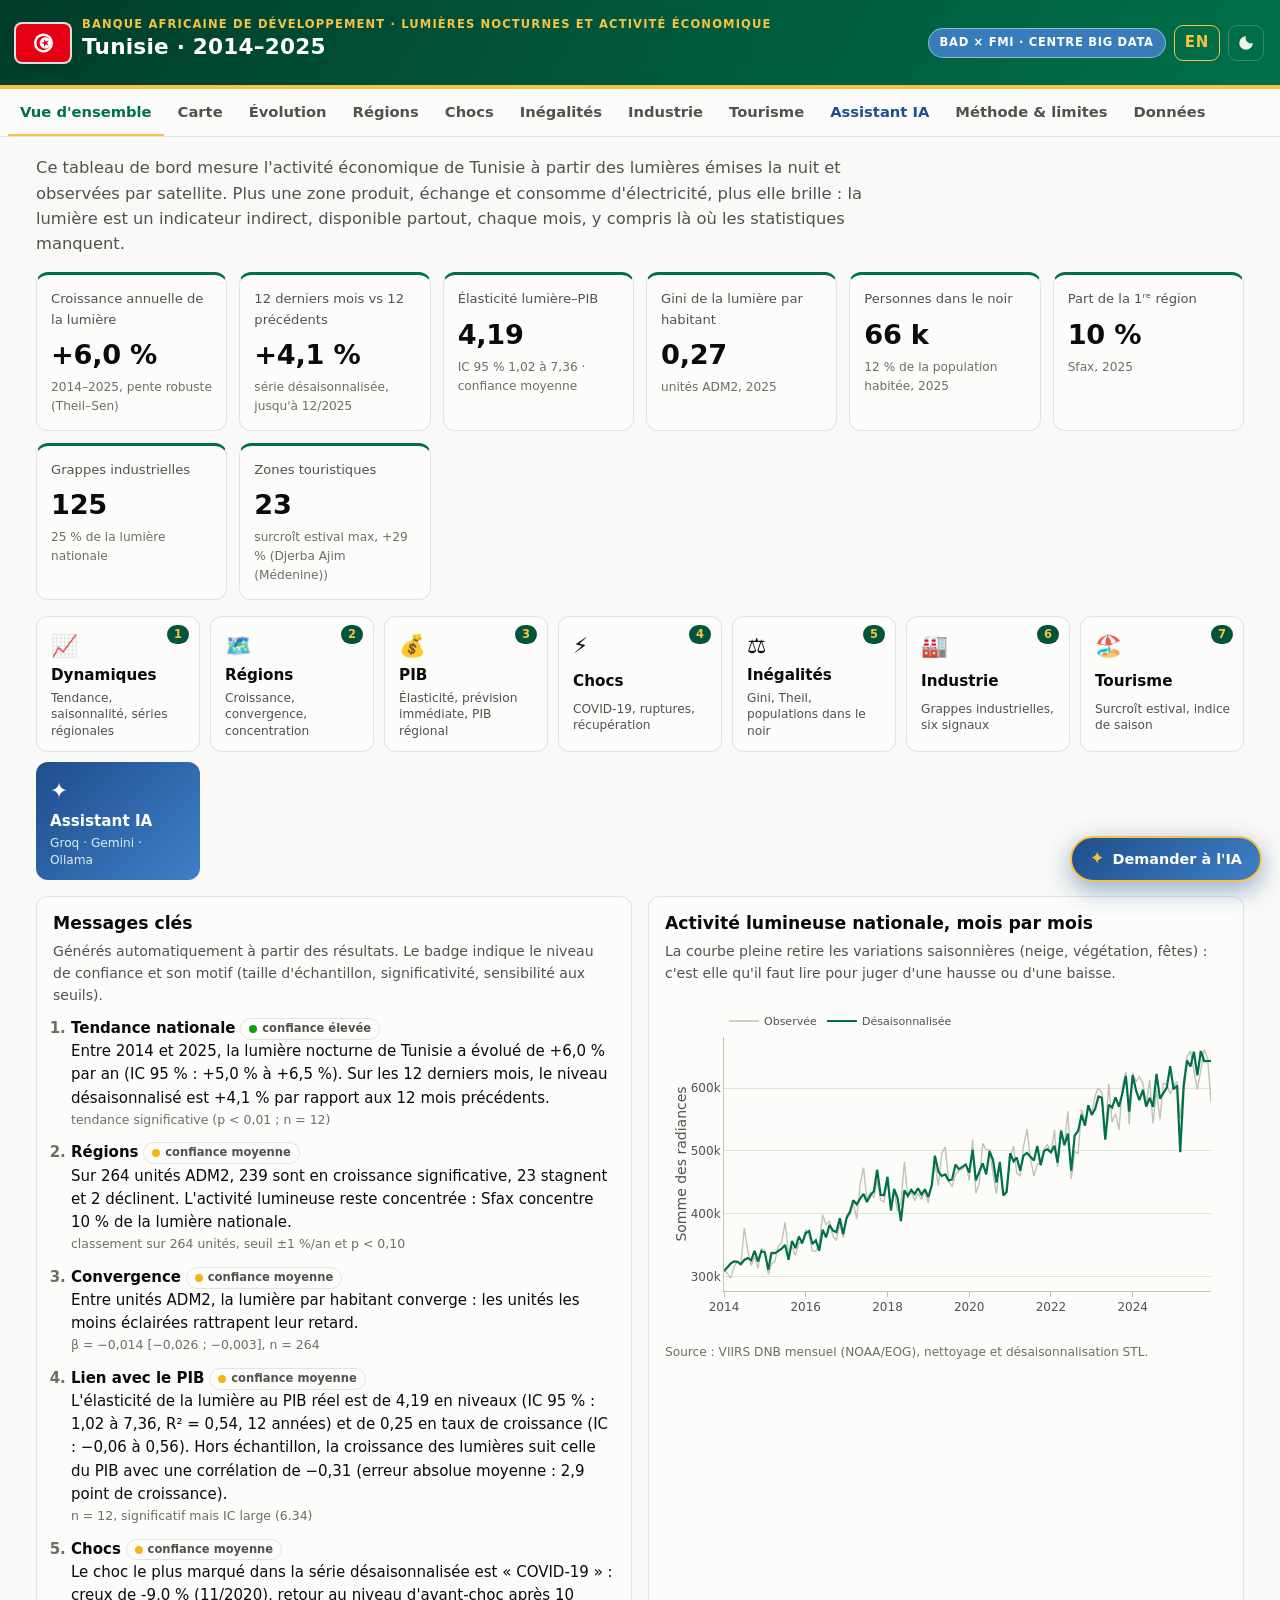
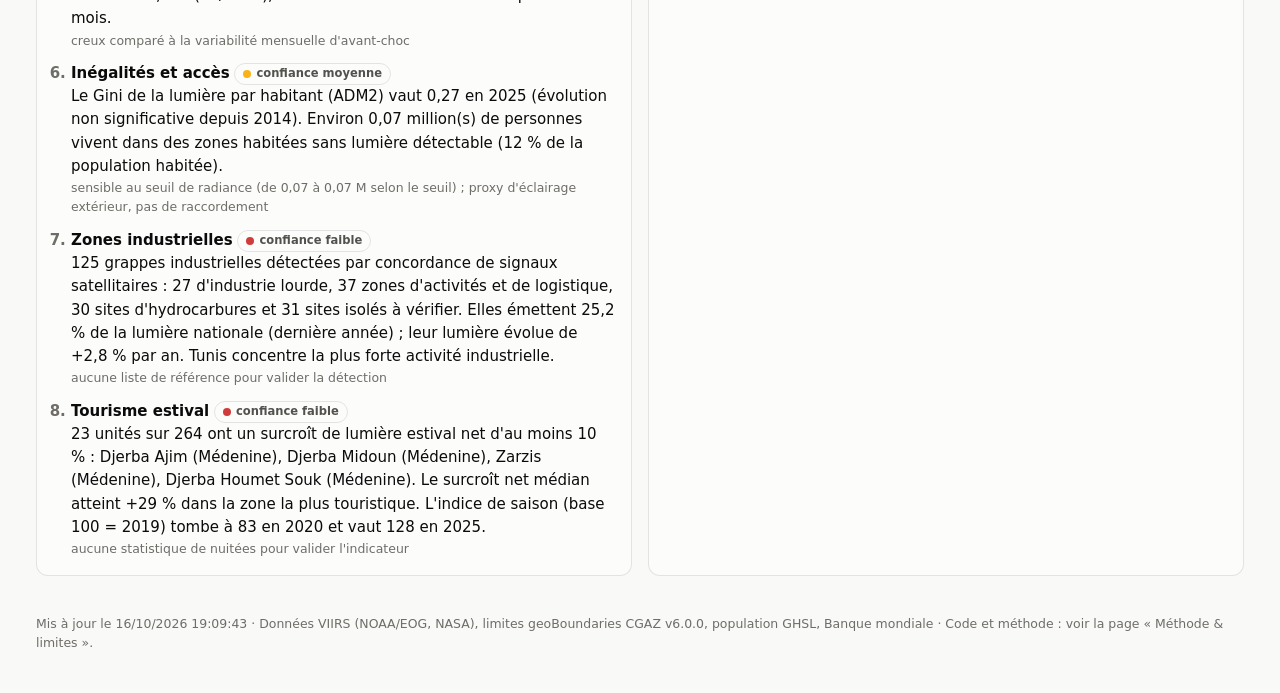
==== index.html @ 429ce49d "Update NTL dashboard — TUN 2014–2025 — run 2026-10-16 19:13 UTC" ====
<!DOCTYPE html>
<html lang="fr">
<head>
<meta charset="utf-8">
<meta name="viewport" content="width=device-width, initial-scale=1, viewport-fit=cover">
<title>Lumières nocturnes et activité économique</title>
<meta name="description" content="Tableau de bord : l'activité économique mesurée par les lumières nocturnes (VIIRS), aux niveaux national et régional.">
<link rel="icon" href="data:image/svg+xml,%3Csvg xmlns='http://www.w3.org/2000/svg' viewBox='0 0 32 32'%3E%3Crect width='32' height='32' rx='7' fill='%2300553A'/%3E%3Ccircle cx='11' cy='13' r='3' fill='%23f5c242'/%3E%3Ccircle cx='21' cy='19' r='2' fill='%23f5c242'/%3E%3Ccircle cx='19' cy='9' r='1.4' fill='%23fde7a6'/%3E%3C/svg%3E">
<link rel="stylesheet" href="assets/vendor/leaflet.css">
<link rel="stylesheet" href="assets/style.css">
<link rel="stylesheet" href="assets/ext.css">
<script>
  // apply the stored theme before first paint (no flash)
  try { const t = localStorage.getItem("ntl-theme"); if (t === "light" || t === "dark") document.documentElement.dataset.theme = t; } catch (e) {}
</script>
</head>
<body>
<a class="skip" href="#main">Aller au contenu</a>
<header class="topbar">
  <div class="brand">
    <img id="flag" class="flag" alt="Drapeau" hidden>
    <div>
      <div class="eyebrow">Banque africaine de développement · Lumières nocturnes et activité économique</div>
      <h1 id="country-title">Chargement…</h1>
    </div>
  </div>
  <div class="controls">
    <span class="cobrand">BAD × FMI · Centre Big Data</span>
    <a id="lang-switch" class="lang-btn" href="#" title="English version" hreflang="en">EN</a>
    <label class="sr" for="country-select">Pays</label>
    <select id="country-select" hidden></select>
    <button id="theme-toggle" class="icon-btn" type="button" aria-label="Changer de thème" title="Thème clair / sombre">
      <svg viewBox="0 0 24 24" width="18" height="18" aria-hidden="true"><path fill="currentColor" d="M12 3a9 9 0 1 0 9 9 7 7 0 0 1-9-9z"/></svg>
    </button>
  </div>
</header>
<div id="synthetic-banner" class="banner" hidden role="alert">
  ⚠️ Données <strong>synthétiques de test</strong> : ce tableau de bord sert à vérifier la chaîne de traitement.
  Aucun chiffre affiché n'est une statistique réelle.
</div>
<nav class="tabs" aria-label="Pages">
  <a href="#overview" data-page="overview">Vue d'ensemble</a>
  <a href="#map" data-page="map">Carte</a>
  <a href="#time" data-page="time">Évolution</a>
  <a href="#regions" data-page="regions">Régions</a>
  <a href="#shocks" data-page="shocks">Chocs</a>
  <a href="#inequality" data-page="inequality">Inégalités</a>
  <a href="#method" data-page="method">Méthode &amp; limites</a>
  <a href="#data" data-page="data">Données</a>
</nav>

<main id="main" class="wrap">
  <!-- ================================ OVERVIEW ================================ -->
  <section class="page" id="page-overview">
    <p class="lede" id="lede"></p>
    <div class="kpis" id="kpis"></div>
    <div class="grid two">
      <article class="card">
        <h2>Messages clés</h2>
        <p class="help">Générés automatiquement à partir des résultats. Le badge indique le niveau de confiance
          et son motif (taille d'échantillon, significativité, sensibilité aux seuils).</p>
        <ol class="messages" id="messages"></ol>
      </article>
      <article class="card">
        <h2>Activité lumineuse nationale, mois par mois</h2>
        <p class="help">La courbe pleine retire les variations saisonnières (neige, végétation, fêtes) : c'est elle qu'il faut lire
          pour juger d'une hausse ou d'une baisse.</p>
        <div class="chart" id="ov-series"></div>
        <p class="source">Source : VIIRS DNB mensuel (NOAA/EOG), nettoyage et désaisonnalisation STL.</p>
      </article>
    </div>
  </section>

  <!-- ================================ MAP ================================ -->
  <section class="page" id="page-map" hidden>
    <div class="card map-card">
      <div class="map-toolbar" role="group" aria-label="Options de carte">
        <div class="seg" id="map-mode">
          <button type="button" data-mode="choro" class="on">Indicateurs</button>
          <button type="button" data-mode="ntl">Lumières</button>
          <button type="button" data-mode="compare">Avant / après</button>
          <button type="button" data-mode="dark">Zones dans le noir</button>
        </div>
        <label class="ctl" data-for="choro">Niveau
          <select id="map-level"></select></label>
        <label class="ctl" data-for="choro">Indicateur
          <select id="map-indicator"></select></label>
        <label class="ctl" data-for="ntl">Année <span id="year-label" class="mono"></span>
          <input type="range" id="map-year" min="0" max="0" step="1"></label>
        <label class="ctl" data-for="compare">Gauche <select id="cmp-a"></select></label>
        <label class="ctl" data-for="compare">Droite <select id="cmp-b"></select></label>
      </div>
      <div class="map-wrap">
        <div id="map" class="map" role="region" aria-label="Carte interactive"></div>
        <div id="map-b" class="map map-b" hidden aria-hidden="true"></div>
        <div class="map-legend" id="map-legend"></div>
        <div class="map-fallback" id="map-fallback" hidden>La carte n'a pas pu être chargée (bibliothèque cartographique
          inaccessible). Les tableaux des autres pages restent disponibles.</div>
      </div>
      <p class="help" id="map-help"></p>
      <p class="source" id="map-source"></p>
    </div>
  </section>

  <!-- ================================ TIME ================================ -->
  <section class="page" id="page-time" hidden>
    <article class="card">
      <h2>Série nationale : observée, désaisonnalisée, tendance</h2>
      <p class="help">Les bandes grises signalent des événements connus ; les traits violets, des ruptures détectées
        statistiquement ; les points orange, des mois anormaux (écart d'au moins 5 % hors saison).</p>
      <div class="chart tall" id="t-series"></div>
      <p class="source">Source : VIIRS DNB mensuel (VCMSLCFG) ; STL robuste sur log(SoL) ; ruptures par segmentation linéaire.</p>
    </article>
    <div class="grid two">
      <article class="card">
        <h2>Croissance sur un an (même mois)</h2>
        <p class="help">Comparer un mois au même mois de l'année précédente neutralise la saisonnalité.</p>
        <div class="chart" id="t-yoy"></div>
        <p class="source">Source : VIIRS DNB mensuel ; calculs.</p>
      </article>
      <article class="card">
        <h2>Régions (ADM1), série désaisonnalisée</h2>
        <p class="help">Base 100 = moyenne de la première année : on compare des rythmes, pas des tailles.</p>
        <div class="chart" id="t-regions"></div>
        <p class="source">Source : VIIRS DNB mensuel ; STL par région.</p>
      </article>
    </div>
    <h2 class="section-title">Lumières et PIB</h2>
    <div class="grid two">
      <article class="card">
        <h3>Relation log(lumières) – log(PIB réel)</h3>
        <p class="help">La pente β est l'élasticité : +1 % de PIB s'accompagne en moyenne de +β % de lumière.</p>
        <div class="chart" id="g-scatter"></div>
        <div id="g-table"></div>
        <p class="source">Sources : VIIRS VNL V2 annuel ; Banque mondiale (NY.GDP.MKTP.KD) ; MCO, écarts-types HAC.</p>
      </article>
      <article class="card">
        <h3>Croissance du PIB : officielle et estimée par les lumières</h3>
        <p class="help">Estimation « hors échantillon » : chaque année est prédite sans l'utiliser. Le dernier point,
          s'il existe, estime une année que la statistique officielle ne couvre pas encore.</p>
        <div class="chart" id="g-track"></div>
        <p class="source">Sources : Banque mondiale ; VIIRS mensuel agrégé par année ; modèle en taux de croissance.</p>
      </article>
    </div>
  </section>

  <!-- ================================ REGIONS ================================ -->
  <section class="page" id="page-regions" hidden>
    <div class="toolbar">
      <div class="seg" id="reg-level"></div>
      <input type="search" id="reg-search" placeholder="Rechercher une unité…" aria-label="Rechercher une unité">
    </div>
    <div class="grid two">
      <article class="card">
        <h2>Qui croît, qui stagne, qui décline ?</h2>
        <p class="help">Croissance annuelle robuste (pente de Theil–Sen) avec son intervalle à 95 %. « Croissance » et
          « Déclin » exigent une tendance d'au moins ±1 %/an statistiquement significative.</p>
        <div class="chart tall" id="r-rank"></div>
        <p class="source">Source : VIIRS VNL V2 annuel, torchères masquées.</p>
      </article>
      <article class="card">
        <h2>Où se concentre l'activité ?</h2>
        <p class="help">Part de la lumière nationale émise par la première unité et par les 10 % d'unités les plus lumineuses.</p>
        <div class="chart" id="r-conc"></div>
        <h3>Convergence</h3>
        <p class="help">Chaque point est une unité : croissance de la lumière par habitant en fonction de son niveau initial.
          Une pente négative signifie que les moins éclairées rattrapent leur retard.</p>
        <div class="chart" id="r-beta"></div>
        <p class="source">Source : VIIRS VNL V2 ; population GHSL/WorldPop.</p>
      </article>
    </div>
    <article class="card flush">
      <div class="table-wrap"><table id="r-table" class="data"></table></div>
    </article>
  </section>

  <!-- ================================ SHOCKS ================================ -->
  <section class="page" id="page-shocks" hidden>
    <article class="card">
      <h2>Chocs : profondeur et durée de récupération</h2>
      <p class="help">Creux = écart maximal du niveau désaisonnalisé à sa moyenne des 12 mois précédant l'événement.
        Récupération = premier mois où ce niveau est retrouvé.</p>
      <div id="s-table"></div>
    </article>
    <div class="grid two">
      <article class="card">
        <h2>Données quotidiennes (Black Marble)</h2>
        <label class="ctl">Fenêtre <select id="s-window"></select></label>
        <div class="chart" id="s-daily"></div>
        <p class="source">Source : NASA Black Marble VNP46A2, pixels de qualité élevée sans nuage ni neige.</p>
      </article>
      <article class="card">
        <h2>Impact par région</h2>
        <label class="ctl">Événement <select id="s-event"></select></label>
        <div class="chart" id="s-regional"></div>
        <p class="source">Source : VIIRS DNB mensuel désaisonnalisé par région.</p>
      </article>
    </div>
    <article class="card">
      <h2>Ruptures détectées</h2>
      <p class="help">Une rupture sans événement connu à ±6 mois mérite une enquête : changement de capteur, panne,
        événement local non répertorié.</p>
      <div id="s-breaks"></div>
    </article>
  </section>

  <!-- ================================ INEQUALITY ================================ -->
  <section class="page" id="page-inequality" hidden>
    <div class="grid two">
      <article class="card">
        <h2>Courbe de Lorenz de la lumière</h2>
        <p class="help">Plus la courbe s'éloigne de la diagonale, plus la lumière (et l'activité qu'elle reflète) est
          concentrée sur une petite part de la population.</p>
        <div class="chart" id="i-lorenz"></div>
        <p class="source">Source : VIIRS VNL V2 ; population GHSL/WorldPop ; lumière par habitant des unités.</p>
      </article>
      <article class="card">
        <h2>Gini et Theil dans le temps</h2>
        <p class="help">Le Theil se décompose : part des inégalités <em>entre</em> régions et <em>à l'intérieur</em> des régions.</p>
        <div class="chart" id="i-gini"></div>
        <div class="chart short" id="i-theil"></div>
        <p class="source">Source : calculs sur VIIRS VNL V2 et population.</p>
      </article>
    </div>
    <h2 class="section-title">Les populations « dans le noir »</h2>
    <div class="grid two">
      <article class="card">
        <h3>Habitants de zones sans lumière détectable</h3>
        <p class="help">La zone ombrée montre la plage obtenue avec différents seuils de radiance : c'est la marge
          d'incertitude de l'indicateur.</p>
        <div class="chart" id="i-dark"></div>
        <p class="source">Sources : VIIRS VNL V2 ; GHSL/WorldPop ; Banque mondiale (EG.ELC.ACCS.ZS).</p>
      </article>
      <article class="card">
        <h3>Où sont-ils ?</h3>
        <div class="chart tall" id="i-dark-units"></div>
        <p class="source">Source : VIIRS VNL V2 ; GHSL/WorldPop.</p>
      </article>
    </div>
    <article class="card">
      <h3>Écart urbain / rural</h3>
      <p class="help">Lumière par habitant des zones urbaines divisée par celle des zones rurales (degré d'urbanisation GHSL).</p>
      <div class="chart short" id="i-urban"></div>
    </article>
  </section>

  <!-- ================================ METHOD ================================ -->
  <section class="page prose" id="page-method" hidden>
    <article class="card"><div id="method"></div></article>
  </section>

  <!-- ================================ DATA ================================ -->
  <section class="page" id="page-data" hidden>
    <article class="card">
      <h2>Télécharger les données</h2>
      <p class="help">Toutes les tables affichées sont téléchargeables. Licences : VIIRS et Black Marble (domaine public,
        attribution demandée), geoBoundaries et WorldPop (CC BY 4.0), GHSL (CC BY 4.0), Banque mondiale (CC BY 4.0).</p>
      <ul class="downloads" id="downloads"></ul>
    </article>
  </section>
</main>
<footer class="foot wrap">
  <p id="foot"></p>
</footer>

<script src="assets/vendor/leaflet.js"></script>
<script>window.L || document.write('<link rel="stylesheet" href="https://unpkg.com/leaflet@1.9.4/dist/leaflet.css"><script src="https://unpkg.com/leaflet@1.9.4/dist/leaflet.js"><\/script>')</script>
<script src="assets/vendor/plotly.min.js" charset="utf-8"></script>
<script>window.Plotly || document.write('<script src="https://cdn.jsdelivr.net/npm/plotly.js-dist-min@2.35.2/plotly.min.js" charset="utf-8"><\/script>')</script>
<script src="assets/ext.js"></script>
<script src="assets/app.js"></script>
</body>
</html>
---- assets/vendor/leaflet.css ----
/* required styles */

.leaflet-pane,
.leaflet-tile,
.leaflet-marker-icon,
.leaflet-marker-shadow,
.leaflet-tile-container,
.leaflet-pane > svg,
.leaflet-pane > canvas,
.leaflet-zoom-box,
.leaflet-image-layer,
.leaflet-layer {
	position: absolute;
	left: 0;
	top: 0;
	}
.leaflet-container {
	overflow: hidden;
	}
.leaflet-tile,
.leaflet-marker-icon,
.leaflet-marker-shadow {
	-webkit-user-select: none;
	   -moz-user-select: none;
	        user-select: none;
	  -webkit-user-drag: none;
	}
/* Prevents IE11 from highlighting tiles in blue */
.leaflet-tile::selection {
	background: transparent;
}
/* Safari renders non-retina tile on retina better with this, but Chrome is worse */
.leaflet-safari .leaflet-tile {
	image-rendering: -webkit-optimize-contrast;
	}
/* hack that prevents hw layers "stretching" when loading new tiles */
.leaflet-safari .leaflet-tile-container {
	width: 1600px;
	height: 1600px;
	-webkit-transform-origin: 0 0;
	}
.leaflet-marker-icon,
.leaflet-marker-shadow {
	display: block;
	}
/* .leaflet-container svg: reset svg max-width decleration shipped in Joomla! (joomla.org) 3.x */
/* .leaflet-container img: map is broken in FF if you have max-width: 100% on tiles */
.leaflet-container .leaflet-overlay-pane svg {
	max-width: none !important;
	max-height: none !important;
	}
.leaflet-container .leaflet-marker-pane img,
.leaflet-container .leaflet-shadow-pane img,
.leaflet-container .leaflet-tile-pane img,
.leaflet-container img.leaflet-image-layer,
.leaflet-container .leaflet-tile {
	max-width: none !important;
	max-height: none !important;
	width: auto;
	padding: 0;
	}

.leaflet-container img.leaflet-tile {
	/* See: https://bugs.chromium.org/p/chromium/issues/detail?id=600120 */
	mix-blend-mode: plus-lighter;
}

.leaflet-container.leaflet-touch-zoom {
	-ms-touch-action: pan-x pan-y;
	touch-action: pan-x pan-y;
	}
.leaflet-container.leaflet-touch-drag {
	-ms-touch-action: pinch-zoom;
	/* Fallback for FF which doesn't support pinch-zoom */
	touch-action: none;
	touch-action: pinch-zoom;
}
.leaflet-container.leaflet-touch-drag.leaflet-touch-zoom {
	-ms-touch-action: none;
	touch-action: none;
}
.leaflet-container {
	-webkit-tap-highlight-color: transparent;
}
.leaflet-container a {
	-webkit-tap-highlight-color: rgba(51, 181, 229, 0.4);
}
.leaflet-tile {
	filter: inherit;
	visibility: hidden;
	}
.leaflet-tile-loaded {
	visibility: inherit;
	}
.leaflet-zoom-box {
	width: 0;
	height: 0;
	-moz-box-sizing: border-box;
	     box-sizing: border-box;
	z-index: 800;
	}
/* workaround for https://bugzilla.mozilla.org/show_bug.cgi?id=888319 */
.leaflet-overlay-pane svg {
	-moz-user-select: none;
	}

.leaflet-pane         { z-index: 400; }

.leaflet-tile-pane    { z-index: 200; }
.leaflet-overlay-pane { z-index: 400; }
.leaflet-shadow-pane  { z-index: 500; }
.leaflet-marker-pane  { z-index: 600; }
.leaflet-tooltip-pane   { z-index: 650; }
.leaflet-popup-pane   { z-index: 700; }

.leaflet-map-pane canvas { z-index: 100; }
.leaflet-map-pane svg    { z-index: 200; }

.leaflet-vml-shape {
	width: 1px;
	height: 1px;
	}
.lvml {
	behavior: url(#default#VML);
	display: inline-block;
	position: absolute;
	}


/* control positioning */

.leaflet-control {
	position: relative;
	z-index: 800;
	pointer-events: visiblePainted; /* IE 9-10 doesn't have auto */
	pointer-events: auto;
	}
.leaflet-top,
.leaflet-bottom {
	position: absolute;
	z-index: 1000;
	pointer-events: none;
	}
.leaflet-top {
	top: 0;
	}
.leaflet-right {
	right: 0;
	}
.leaflet-bottom {
	bottom: 0;
	}
.leaflet-left {
	left: 0;
	}
.leaflet-control {
	float: left;
	clear: both;
	}
.leaflet-right .leaflet-control {
	float: right;
	}
.leaflet-top .leaflet-control {
	margin-top: 10px;
	}
.leaflet-bottom .leaflet-control {
	margin-bottom: 10px;
	}
.leaflet-left .leaflet-control {
	margin-left: 10px;
	}
.leaflet-right .leaflet-control {
	margin-right: 10px;
	}


/* zoom and fade animations */

.leaflet-fade-anim .leaflet-popup {
	opacity: 0;
	-webkit-transition: opacity 0.2s linear;
	   -moz-transition: opacity 0.2s linear;
	        transition: opacity 0.2s linear;
	}
.leaflet-fade-anim .leaflet-map-pane .leaflet-popup {
	opacity: 1;
	}
.leaflet-zoom-animated {
	-webkit-transform-origin: 0 0;
	    -ms-transform-origin: 0 0;
	        transform-origin: 0 0;
	}
svg.leaflet-zoom-animated {
	will-change: transform;
}

.leaflet-zoom-anim .leaflet-zoom-animated {
	-webkit-transition: -webkit-transform 0.25s cubic-bezier(0,0,0.25,1);
	   -moz-transition:    -moz-transform 0.25s cubic-bezier(0,0,0.25,1);
	        transition:         transform 0.25s cubic-bezier(0,0,0.25,1);
	}
.leaflet-zoom-anim .leaflet-tile,
.leaflet-pan-anim .leaflet-tile {
	-webkit-transition: none;
	   -moz-transition: none;
	        transition: none;
	}

.leaflet-zoom-anim .leaflet-zoom-hide {
	visibility: hidden;
	}


/* cursors */

.leaflet-interactive {
	cursor: pointer;
	}
.leaflet-grab {
	cursor: -webkit-grab;
	cursor:    -moz-grab;
	cursor:         grab;
	}
.leaflet-crosshair,
.leaflet-crosshair .leaflet-interactive {
	cursor: crosshair;
	}
.leaflet-popup-pane,
.leaflet-control {
	cursor: auto;
	}
.leaflet-dragging .leaflet-grab,
.leaflet-dragging .leaflet-grab .leaflet-interactive,
.leaflet-dragging .leaflet-marker-draggable {
	cursor: move;
	cursor: -webkit-grabbing;
	cursor:    -moz-grabbing;
	cursor:         grabbing;
	}

/* marker & overlays interactivity */
.leaflet-marker-icon,
.leaflet-marker-shadow,
.leaflet-image-layer,
.leaflet-pane > svg path,
.leaflet-tile-container {
	pointer-events: none;
	}

.leaflet-marker-icon.leaflet-interactive,
.leaflet-image-layer.leaflet-interactive,
.leaflet-pane > svg path.leaflet-interactive,
svg.leaflet-image-layer.leaflet-interactive path {
	pointer-events: visiblePainted; /* IE 9-10 doesn't have auto */
	pointer-events: auto;
	}

/* visual tweaks */

.leaflet-container {
	background: #ddd;
	outline-offset: 1px;
	}
.leaflet-container a {
	color: #0078A8;
	}
.leaflet-zoom-box {
	border: 2px dotted #38f;
	background: rgba(255,255,255,0.5);
	}


/* general typography */
.leaflet-container {
	font-family: "Helvetica Neue", Arial, Helvetica, sans-serif;
	font-size: 12px;
	font-size: 0.75rem;
	line-height: 1.5;
	}


/* general toolbar styles */

.leaflet-bar {
	box-shadow: 0 1px 5px rgba(0,0,0,0.65);
	border-radius: 4px;
	}
.leaflet-bar a {
	background-color: #fff;
	border-bottom: 1px solid #ccc;
	width: 26px;
	height: 26px;
	line-height: 26px;
	display: block;
	text-align: center;
	text-decoration: none;
	color: black;
	}
.leaflet-bar a,
.leaflet-control-layers-toggle {
	background-position: 50% 50%;
	background-repeat: no-repeat;
	display: block;
	}
.leaflet-bar a:hover,
.leaflet-bar a:focus {
	background-color: #f4f4f4;
	}
.leaflet-bar a:first-child {
	border-top-left-radius: 4px;
	border-top-right-radius: 4px;
	}
.leaflet-bar a:last-child {
	border-bottom-left-radius: 4px;
	border-bottom-right-radius: 4px;
	border-bottom: none;
	}
.leaflet-bar a.leaflet-disabled {
	cursor: default;
	background-color: #f4f4f4;
	color: #bbb;
	}

.leaflet-touch .leaflet-bar a {
	width: 30px;
	height: 30px;
	line-height: 30px;
	}
.leaflet-touch .leaflet-bar a:first-child {
	border-top-left-radius: 2px;
	border-top-right-radius: 2px;
	}
.leaflet-touch .leaflet-bar a:last-child {
	border-bottom-left-radius: 2px;
	border-bottom-right-radius: 2px;
	}

/* zoom control */

.leaflet-control-zoom-in,
.leaflet-control-zoom-out {
	font: bold 18px 'Lucida Console', Monaco, monospace;
	text-indent: 1px;
	}

.leaflet-touch .leaflet-control-zoom-in, .leaflet-touch .leaflet-control-zoom-out  {
	font-size: 22px;
	}


/* layers control */

.leaflet-control-layers {
	box-shadow: 0 1px 5px rgba(0,0,0,0.4);
	background: #fff;
	border-radius: 5px;
	}
.leaflet-control-layers-toggle {
	background-image: url(images/layers.png);
	width: 36px;
	height: 36px;
	}
.leaflet-retina .leaflet-control-layers-toggle {
	background-image: url(images/layers-2x.png);
	background-size: 26px 26px;
	}
.leaflet-touch .leaflet-control-layers-toggle {
	width: 44px;
	height: 44px;
	}
.leaflet-control-layers .leaflet-control-layers-list,
.leaflet-control-layers-expanded .leaflet-control-layers-toggle {
	display: none;
	}
.leaflet-control-layers-expanded .leaflet-control-layers-list {
	display: block;
	position: relative;
	}
.leaflet-control-layers-expanded {
	padding: 6px 10px 6px 6px;
	color: #333;
	background: #fff;
	}
.leaflet-control-layers-scrollbar {
	overflow-y: scroll;
	overflow-x: hidden;
	padding-right: 5px;
	}
.leaflet-control-layers-selector {
	margin-top: 2px;
	position: relative;
	top: 1px;
	}
.leaflet-control-layers label {
	display: block;
	font-size: 13px;
	font-size: 1.08333em;
	}
.leaflet-control-layers-separator {
	height: 0;
	border-top: 1px solid #ddd;
	margin: 5px -10px 5px -6px;
	}

/* Default icon URLs */
.leaflet-default-icon-path { /* used only in path-guessing heuristic, see L.Icon.Default */
	background-image: url(images/marker-icon.png);
	}


/* attribution and scale controls */

.leaflet-container .leaflet-control-attribution {
	background: #fff;
	background: rgba(255, 255, 255, 0.8);
	margin: 0;
	}
.leaflet-control-attribution,
.leaflet-control-scale-line {
	padding: 0 5px;
	color: #333;
	line-height: 1.4;
	}
.leaflet-control-attribution a {
	text-decoration: none;
	}
.leaflet-control-attribution a:hover,
.leaflet-control-attribution a:focus {
	text-decoration: underline;
	}
.leaflet-attribution-flag {
	display: inline !important;
	vertical-align: baseline !important;
	width: 1em;
	height: 0.6669em;
	}
.leaflet-left .leaflet-control-scale {
	margin-left: 5px;
	}
.leaflet-bottom .leaflet-control-scale {
	margin-bottom: 5px;
	}
.leaflet-control-scale-line {
	border: 2px solid #777;
	border-top: none;
	line-height: 1.1;
	padding: 2px 5px 1px;
	white-space: nowrap;
	-moz-box-sizing: border-box;
	     box-sizing: border-box;
	background: rgba(255, 255, 255, 0.8);
	text-shadow: 1px 1px #fff;
	}
.leaflet-control-scale-line:not(:first-child) {
	border-top: 2px solid #777;
	border-bottom: none;
	margin-top: -2px;
	}
.leaflet-control-scale-line:not(:first-child):not(:last-child) {
	border-bottom: 2px solid #777;
	}

.leaflet-touch .leaflet-control-attribution,
.leaflet-touch .leaflet-control-layers,
.leaflet-touch .leaflet-bar {
	box-shadow: none;
	}
.leaflet-touch .leaflet-control-layers,
.leaflet-touch .leaflet-bar {
	border: 2px solid rgba(0,0,0,0.2);
	background-clip: padding-box;
	}


/* popup */

.leaflet-popup {
	position: absolute;
	text-align: center;
	margin-bottom: 20px;
	}
.leaflet-popup-content-wrapper {
	padding: 1px;
	text-align: left;
	border-radius: 12px;
	}
.leaflet-popup-content {
	margin: 13px 24px 13px 20px;
	line-height: 1.3;
	font-size: 13px;
	font-size: 1.08333em;
	min-height: 1px;
	}
.leaflet-popup-content p {
	margin: 17px 0;
	margin: 1.3em 0;
	}
.leaflet-popup-tip-container {
	width: 40px;
	height: 20px;
	position: absolute;
	left: 50%;
	margin-top: -1px;
	margin-left: -20px;
	overflow: hidden;
	pointer-events: none;
	}
.leaflet-popup-tip {
	width: 17px;
	height: 17px;
	padding: 1px;

	margin: -10px auto 0;
	pointer-events: auto;

	-webkit-transform: rotate(45deg);
	   -moz-transform: rotate(45deg);
	    -ms-transform: rotate(45deg);
	        transform: rotate(45deg);
	}
.leaflet-popup-content-wrapper,
.leaflet-popup-tip {
	background: white;
	color: #333;
	box-shadow: 0 3px 14px rgba(0,0,0,0.4);
	}
.leaflet-container a.leaflet-popup-close-button {
	position: absolute;
	top: 0;
	right: 0;
	border: none;
	text-align: center;
	width: 24px;
	height: 24px;
	font: 16px/24px Tahoma, Verdana, sans-serif;
	color: #757575;
	text-decoration: none;
	background: transparent;
	}
.leaflet-container a.leaflet-popup-close-button:hover,
.leaflet-container a.leaflet-popup-close-button:focus {
	color: #585858;
	}
.leaflet-popup-scrolled {
	overflow: auto;
	}

.leaflet-oldie .leaflet-popup-content-wrapper {
	-ms-zoom: 1;
	}
.leaflet-oldie .leaflet-popup-tip {
	width: 24px;
	margin: 0 auto;

	-ms-filter: "progid:DXImageTransform.Microsoft.Matrix(M11=0.70710678, M12=0.70710678, M21=-0.70710678, M22=0.70710678)";
	filter: progid:DXImageTransform.Microsoft.Matrix(M11=0.70710678, M12=0.70710678, M21=-0.70710678, M22=0.70710678);
	}

.leaflet-oldie .leaflet-control-zoom,
.leaflet-oldie .leaflet-control-layers,
.leaflet-oldie .leaflet-popup-content-wrapper,
.leaflet-oldie .leaflet-popup-tip {
	border: 1px solid #999;
	}


/* div icon */

.leaflet-div-icon {
	background: #fff;
	border: 1px solid #666;
	}


/* Tooltip */
/* Base styles for the element that has a tooltip */
.leaflet-tooltip {
	position: absolute;
	padding: 6px;
	background-color: #fff;
	border: 1px solid #fff;
	border-radius: 3px;
	color: #222;
	white-space: nowrap;
	-webkit-user-select: none;
	-moz-user-select: none;
	-ms-user-select: none;
	user-select: none;
	pointer-events: none;
	box-shadow: 0 1px 3px rgba(0,0,0,0.4);
	}
.leaflet-tooltip.leaflet-interactive {
	cursor: pointer;
	pointer-events: auto;
	}
.leaflet-tooltip-top:before,
.leaflet-tooltip-bottom:before,
.leaflet-tooltip-left:before,
.leaflet-tooltip-right:before {
	position: absolute;
	pointer-events: none;
	border: 6px solid transparent;
	background: transparent;
	content: "";
	}

/* Directions */

.leaflet-tooltip-bottom {
	margin-top: 6px;
}
.leaflet-tooltip-top {
	margin-top: -6px;
}
.leaflet-tooltip-bottom:before,
.leaflet-tooltip-top:before {
	left: 50%;
	margin-left: -6px;
	}
.leaflet-tooltip-top:before {
	bottom: 0;
	margin-bottom: -12px;
	border-top-color: #fff;
	}
.leaflet-tooltip-bottom:before {
	top: 0;
	margin-top: -12px;
	margin-left: -6px;
	border-bottom-color: #fff;
	}
.leaflet-tooltip-left {
	margin-left: -6px;
}
.leaflet-tooltip-right {
	margin-left: 6px;
}
.leaflet-tooltip-left:before,
.leaflet-tooltip-right:before {
	top: 50%;
	margin-top: -6px;
	}
.leaflet-tooltip-left:before {
	right: 0;
	margin-right: -12px;
	border-left-color: #fff;
	}
.leaflet-tooltip-right:before {
	left: 0;
	margin-left: -12px;
	border-right-color: #fff;
	}

/* Printing */

@media print {
	/* Prevent printers from removing background-images of controls. */
	.leaflet-control {
		-webkit-print-color-adjust: exact;
		print-color-adjust: exact;
		}
	}
---- assets/style.css ----
/* Night-time lights dashboard — light & dark themes, responsive. */
:root {
  color-scheme: light;
  --page: #f9f9f7; --surface: #fcfcfb; --surface-2: #f2f1ed;
  --ink: #0b0b0b; --ink-2: #52514e; --muted: #6f6d68; --grid: #e1e0d9; --axis: #c3c2b7;
  --border: rgba(11, 11, 11, .10);
  --accent: #b47a00; --night: #0d1b2a; --gold: #f5c242;
  --s1: #2a78d6; --s2: #eb6834; --s3: #1baf7a; --s4: #eda100; --s5: #e87ba4; --s6: #008300; --s7: #6250d6; --s8: #e34948;
  --grow: #2a78d6; --flat: #a9a8a2; --decline: #e34948;
  --good: #0ca30c; --warn: #fab219; --crit: #d03b3b;
  --radius: 12px;
  --font: system-ui, -apple-system, "Segoe UI", Roboto, sans-serif;
}
@media (prefers-color-scheme: dark) {
  :root:where(:not([data-theme="light"])) {
    color-scheme: dark;
    --page: #0d0d0d; --surface: #1a1a19; --surface-2: #232321;
    --ink: #f0efec; --ink-2: #c3c2b7; --muted: #9a988f; --grid: #2c2c2a; --axis: #383835;
    --border: rgba(255, 255, 255, .10); --accent: #f5c242;
    --s1: #3987e5; --s2: #d95926; --s3: #199e70; --s4: #c98500; --s5: #d55181; --s6: #008300; --s7: #9085e9; --s8: #e66767;
    --grow: #3987e5; --flat: #77766f; --decline: #e66767;
  }
}
:root[data-theme="dark"] {
  color-scheme: dark;
  --page: #0d0d0d; --surface: #1a1a19; --surface-2: #232321;
  --ink: #f0efec; --ink-2: #c3c2b7; --muted: #9a988f; --grid: #2c2c2a; --axis: #383835;
  --border: rgba(255, 255, 255, .10); --accent: #f5c242;
  --s1: #3987e5; --s2: #d95926; --s3: #199e70; --s4: #c98500; --s5: #d55181; --s6: #008300; --s7: #9085e9; --s8: #e66767;
  --grow: #3987e5; --flat: #77766f; --decline: #e66767;
}

* { box-sizing: border-box; }
[hidden] { display: none !important; }
html { -webkit-text-size-adjust: 100%; }
body { margin: 0; background: var(--page); color: var(--ink); font: 15px/1.55 var(--font); }
h1, h2, h3 { line-height: 1.25; margin: 0 0 .4em; }
h1 { font-size: 1.35rem; }
h2 { font-size: 1.08rem; }
h3 { font-size: .98rem; }
a { color: var(--s1); }
.sr, .skip:not(:focus) { position: absolute; width: 1px; height: 1px; overflow: hidden; clip: rect(0 0 0 0); }
.skip:focus { position: fixed; top: 8px; left: 8px; z-index: 100; background: var(--surface); padding: 8px 12px; }
.mono { font-variant-numeric: tabular-nums; }

/* ---- header ---------------------------------------------------------------------------- */
.topbar { display: flex; align-items: center; justify-content: space-between; gap: 12px; padding: 14px 16px;
  padding-top: max(14px, env(safe-area-inset-top)); background: var(--night); color: #f4f1e8; }
.brand { display: flex; align-items: center; gap: 12px; min-width: 0; }
.brand > div { min-width: 0; }
.brand h1 { color: #fff; white-space: nowrap; overflow: hidden; text-overflow: ellipsis; }
.logo { flex: none; width: 36px; height: 36px; border-radius: 9px; background:
  radial-gradient(circle at 34% 40%, var(--gold) 0 4px, transparent 5px),
  radial-gradient(circle at 66% 62%, var(--gold) 0 3px, transparent 4px),
  radial-gradient(circle at 60% 26%, #fde7a6 0 2px, transparent 3px), #13263b; }
.eyebrow { font-size: .72rem; letter-spacing: .08em; text-transform: uppercase; color: #c9b98a; }
.controls { display: flex; gap: 8px; align-items: center; }
.controls select { background: #13263b; color: #fff; border: 1px solid rgba(255,255,255,.2); border-radius: 8px; padding: 6px 8px; }
.icon-btn { display: grid; place-items: center; width: 36px; height: 36px; border-radius: 9px; border: 1px solid rgba(255,255,255,.2);
  background: transparent; color: #f4f1e8; cursor: pointer; }
.icon-btn:hover { background: rgba(255,255,255,.08); }
.banner { background: #fff4d6; color: #5b4300; border-bottom: 1px solid #f0d58a; padding: 10px 16px; font-size: .9rem; }
@media (prefers-color-scheme: dark) { :root:where(:not([data-theme="light"])) .banner { background: #3a2f12; color: #f8e3a6; border-color: #5b4a1b; } }
:root[data-theme="dark"] .banner { background: #3a2f12; color: #f8e3a6; border-color: #5b4a1b; }

/* ---- tabs ------------------------------------------------------------------------------ */
.tabs { position: sticky; top: 0; z-index: 20; display: flex; gap: 2px; overflow-x: auto; scrollbar-width: none;
  background: var(--surface); border-bottom: 1px solid var(--border); padding: 0 8px; }
.tabs::-webkit-scrollbar { display: none; }
.tabs a { flex: none; padding: 12px 12px 10px; color: var(--ink-2); text-decoration: none; font-weight: 550;
  font-size: .92rem; border-bottom: 2px solid transparent; }
.tabs a:hover { color: var(--ink); }
.tabs a[aria-current="page"] { color: var(--ink); border-bottom-color: var(--accent); }

/* ---- layout ---------------------------------------------------------------------------- */
.wrap { max-width: 1240px; margin: 0 auto; padding: 18px 16px 8px; }
.page { display: grid; gap: 16px; }
.grid { display: grid; gap: 16px; }
.grid.two { grid-template-columns: repeat(auto-fit, minmax(min(100%, 460px), 1fr)); }
.card { background: var(--surface); border: 1px solid var(--border); border-radius: var(--radius); padding: 16px; min-width: 0; }
.card.flush { padding: 0; overflow: hidden; }
.section-title { margin: 10px 0 -4px; font-size: 1.15rem; }
.lede { font-size: 1.02rem; color: var(--ink-2); margin: 0; max-width: 80ch; }
.help { color: var(--ink-2); font-size: .88rem; margin: 0 0 10px; max-width: 75ch; }
.source { color: var(--muted); font-size: .76rem; margin: 8px 0 0; }
.chart { width: 100%; height: 340px; }
.chart.tall { height: 480px; }
.chart.short { height: 240px; }
.toolbar { display: flex; flex-wrap: wrap; gap: 10px; align-items: center; }
.toolbar input[type="search"] { flex: 1 1 220px; max-width: 360px; }
input[type="search"], select { font: inherit; color: var(--ink); background: var(--surface); border: 1px solid var(--border);
  border-radius: 8px; padding: 7px 10px; }
.ctl { display: inline-flex; align-items: center; gap: 6px; font-size: .86rem; color: var(--ink-2); margin: 0 0 8px; }
.seg { display: inline-flex; border: 1px solid var(--border); border-radius: 9px; overflow: hidden; background: var(--surface); }
.seg button { font: inherit; font-size: .86rem; border: 0; background: transparent; color: var(--ink-2); padding: 7px 12px; cursor: pointer; }
.seg button + button { border-left: 1px solid var(--border); }
.seg button.on { background: var(--ink); color: var(--surface); }

/* ---- KPIs & messages -------------------------------------------------------------------- */
.kpis { display: grid; gap: 12px; grid-template-columns: repeat(auto-fit, minmax(min(100%, 180px), 1fr)); }
.kpi { background: var(--surface); border: 1px solid var(--border); border-radius: var(--radius); padding: 14px; }
.kpi .label { color: var(--ink-2); font-size: .82rem; }
.kpi .value { font-size: 1.7rem; font-weight: 650; letter-spacing: -.01em; margin: 4px 0 2px; }
.kpi .sub { color: var(--muted); font-size: .76rem; }
.messages { margin: 0; padding-left: 1.2em; display: grid; gap: 12px; }
.messages li::marker { color: var(--muted); font-weight: 600; }
.messages .theme { font-weight: 650; }
.badge { display: inline-flex; align-items: center; gap: 5px; font-size: .72rem; font-weight: 600; padding: 1px 8px;
  border-radius: 99px; border: 1px solid var(--border); color: var(--ink-2); white-space: nowrap; }
.badge::before { content: ""; width: 8px; height: 8px; border-radius: 50%; background: currentColor; }
.badge.élevée::before { background: var(--good); }
.badge.moyenne::before { background: var(--warn); }
.badge.faible::before { background: var(--crit); }
.why { color: var(--muted); font-size: .78rem; }

/* ---- map --------------------------------------------------------------------------------- */
.map-card { padding: 12px; }
.map-toolbar { display: flex; flex-wrap: wrap; gap: 10px 16px; align-items: center; margin-bottom: 10px; }
.map-toolbar .ctl { margin: 0; }
.map-toolbar input[type="range"] { width: min(220px, 50vw); accent-color: var(--accent); }
.map-wrap { position: relative; height: min(68vh, 640px); min-height: 360px; border-radius: 10px; overflow: hidden; background: var(--surface-2); }
.map-wrap > .map { position: absolute !important; inset: 0; width: 100%; height: 100%; }
.map-b { pointer-events: none; }
.swipe { position: absolute; left: 0; right: 0; bottom: 40px; width: 60%; margin: 0 20%; z-index: 5; accent-color: var(--accent); }
.map-legend { position: absolute; left: 10px; bottom: 10px; z-index: 6; background: var(--surface); color: var(--ink);
  border: 1px solid var(--border); border-radius: 8px; padding: 8px 10px; font-size: .78rem; max-width: 260px; }
.map-legend .ramp { height: 10px; border-radius: 3px; margin: 6px 0 2px; }
.map-legend .ticks { display: flex; justify-content: space-between; color: var(--ink-2); font-variant-numeric: tabular-nums; }
.map-legend .sw { display: inline-block; width: 11px; height: 11px; border-radius: 3px; margin-right: 6px; vertical-align: -1px; }
.map-fallback { position: absolute; inset: 0; display: grid; place-items: center; padding: 24px; text-align: center; color: var(--ink-2); }
.maplibregl-popup-content { background: var(--surface) !important; color: var(--ink); border-radius: 8px; font: 13px/1.45 var(--font); }
.maplibregl-popup-tip { border-top-color: var(--surface) !important; border-bottom-color: var(--surface) !important; }
.maplibregl-ctrl-attrib { font-size: 10px; }

/* ---- tables --------------------------------------------------------------------------- */
.table-wrap { overflow-x: auto; }
table.data { width: 100%; border-collapse: collapse; font-size: .86rem; }
table.data th, table.data td { padding: 8px 10px; border-bottom: 1px solid var(--grid); text-align: right; white-space: nowrap; }
table.data th:first-child, table.data td:first-child { text-align: left; white-space: normal; min-width: 160px; }
table.data th { position: sticky; top: 0; background: var(--surface-2); color: var(--ink-2); font-weight: 600; cursor: pointer; user-select: none; }
table.data th[aria-sort="ascending"]::after { content: " ▲"; font-size: .7em; }
table.data th[aria-sort="descending"]::after { content: " ▼"; font-size: .7em; }
table.data td { font-variant-numeric: tabular-nums; }
table.data tr:hover td { background: var(--surface-2); }
.pill { display: inline-block; padding: 1px 8px; border-radius: 99px; font-size: .76rem; font-weight: 600; color: #fff; }

/* ---- prose / downloads -------------------------------------------------------------- */
.prose .card { max-width: 900px; }
.prose h2 { margin-top: 1.2em; }
.prose h2:first-child { margin-top: 0; }
.prose li { margin: .25em 0; }
.prose code { font-size: .86em; background: var(--surface-2); padding: 1px 5px; border-radius: 4px; }
.prose table { border-collapse: collapse; font-size: .86rem; width: 100%; }
.prose td, .prose th { border-bottom: 1px solid var(--grid); padding: 6px 8px; text-align: left; vertical-align: top; }
.downloads { list-style: none; padding: 0; margin: 0; display: grid; gap: 8px; }
.downloads li { display: flex; justify-content: space-between; gap: 12px; align-items: baseline; border-bottom: 1px solid var(--grid); padding: 8px 0; }
.downloads span { color: var(--ink-2); font-size: .86rem; }
.foot { color: var(--muted); font-size: .78rem; padding-bottom: 28px; }

@media (max-width: 640px) {
  .wrap { padding: 12px 12px 4px; }
  .card { padding: 12px; }
  .kpi .value { font-size: 1.4rem; }
  .chart { height: 300px; }
  .chart.tall { height: 420px; }
  .eyebrow { display: none; }
  .swipe { width: 80%; margin: 0 10%; }
}
@media (forced-colors: active) { .badge::before { forced-color-adjust: none; } }

/* ---- Leaflet map (replaces MapLibre) */
.map-wrap .leaflet-container { background: var(--surface-2); font: inherit; }
.map-legend { z-index: 1001; }
.map-fallback { z-index: 1002; background: var(--surface-2); }
.map-wrap.split > .map { width: calc(50% - 3px); }
.map-wrap.split > #map-b { left: auto; right: 0; pointer-events: auto; }
.map-wrap.split::after { content: ""; position: absolute; top: 0; bottom: 0; left: calc(50% - 3px); width: 6px; background: var(--surface); z-index: 900; }
.leaflet-popup-content table { border-collapse: collapse; font-size: 13px; }
.leaflet-tooltip { font: 600 12px/1.3 inherit; }

/* ==== AfDB visual identity (green / gold), co-branded with the IMF Big Data Center ======== */
:root { --afdb: #00704A; --afdb-dark: #00553A; --afdb-light: #00A86A; --afdb-gold: #F5C242; --imf: #3F7FC7;
  --night: #00553A; --accent: #00704A; --s1: #00704A; --s3: #3F7FC7; }
:root[data-theme="dark"] { --accent: #F5C242; --s1: #00A86A; }
@media (prefers-color-scheme: dark) { :root:where(:not([data-theme="light"])) { --accent: #F5C242; --s1: #00A86A; } }
body { --font: "Segoe UI", Calibri, system-ui, -apple-system, Roboto, sans-serif; font-family: var(--font); }
.topbar { background: linear-gradient(120deg, #003d2a 0%, var(--afdb-dark) 45%, var(--afdb) 100%);
  border-bottom: 4px solid var(--afdb-gold); padding-top: 16px; padding-bottom: 16px; }
.eyebrow { color: var(--afdb-gold); font-weight: 700; letter-spacing: .1em; }
.brand h1 { font-weight: 800; letter-spacing: .01em; }
.flag { flex: none; width: 54px; height: 38px; object-fit: cover; border-radius: 6px;
  box-shadow: 0 0 0 2px rgba(255,255,255,.85), 0 2px 8px rgba(0,0,0,.35); background: #fff; }
.cobrand { display: inline-flex; align-items: center; gap: 6px; padding: 5px 11px; border-radius: 999px; font-size: .72rem;
  font-weight: 700; letter-spacing: .06em; text-transform: uppercase; color: #fff; background: rgba(63,127,199,.9);
  border: 1px solid rgba(255,255,255,.45); white-space: nowrap; }
.lang-btn { display: grid; place-items: center; min-width: 44px; height: 36px; padding: 0 10px; border-radius: 9px;
  border: 1px solid var(--afdb-gold); color: var(--afdb-gold); font-weight: 800; text-decoration: none; letter-spacing: .05em; }
.lang-btn:hover { background: var(--afdb-gold); color: var(--afdb-dark); }
.controls select { background: #003d2a; }
.tabs a[aria-current="page"] { color: var(--afdb); border-bottom-color: var(--afdb-gold) !important; font-weight: 700; }
:root[data-theme="dark"] .tabs a[aria-current="page"] { color: var(--afdb-gold); }
.kpi, .kpis > * { border-top: 3px solid var(--afdb); }
.seg button.on { background: var(--afdb) !important; color: #fff !important; border-color: var(--afdb) !important; }
a { color: var(--s1); }
@media (max-width: 760px) { .cobrand { display: none; } .flag { width: 42px; height: 30px; } }
---- assets/ext.css ----
/* Extension pages: use-case strip, Industry, Tourism, AI assistant. Uses the tokens of style.css. */
:root { --t1: #00704A; --t2: #3F7FC7; --t3: #eda100; --t4: #e87ba4; }
:root[data-theme="dark"] { --t1: #199e70; --t2: #3987e5; --t3: #c98500; --t4: #d55181; }
@media (prefers-color-scheme: dark) { :root:where(:not([data-theme="light"])) { --t1: #199e70; --t2: #3987e5; --t3: #c98500; --t4: #d55181; } }
.badge.high::before, .badge.élevée::before { background: var(--good); }
.badge.medium::before, .badge.moyenne::before { background: var(--warn); }
.badge.low::before, .badge.faible::before { background: var(--crit); }

/* ---- the seven use cases (overview) */
.uc-strip { display: grid; gap: 10px; grid-template-columns: repeat(auto-fit, minmax(min(100%, 150px), 1fr)); }
.uc { position: relative; display: grid; gap: 2px; padding: 12px 12px 12px 14px; border-radius: var(--radius); text-decoration: none;
  color: var(--ink); background: var(--surface); border: 1px solid var(--border); transition: transform .15s, box-shadow .15s, border-color .15s; }
.uc:hover { transform: translateY(-2px); box-shadow: 0 6px 18px rgba(0, 85, 58, .14); border-color: var(--afdb-light); }
.uc b { font-size: .95rem; }
.uc small { color: var(--ink-2); font-size: .76rem; line-height: 1.35; }
.uc-ic { font-size: 1.35rem; }
.uc-n { position: absolute; top: 8px; right: 10px; font: 800 .72rem/1 var(--font); color: var(--afdb-gold); background: var(--afdb-dark);
  border-radius: 999px; padding: 4px 7px; }
.uc-ai { background: linear-gradient(135deg, #1F4E8C, #3F7FC7); color: #fff; border: 0; }
.uc-ai small { color: #DCE9F8; }

/* ---- hero banners */
.hero { display: flex; gap: 18px; align-items: center; justify-content: space-between; padding: 22px 24px; border-radius: 16px; color: #fff;
  background: linear-gradient(135deg, #003d2a 0%, var(--afdb-dark) 45%, var(--afdb) 100%); border-bottom: 4px solid var(--afdb-gold);
  box-shadow: 0 4px 18px rgba(0, 85, 58, .18); }
.hero h2 { font-size: 1.45rem; margin: 4px 0 6px; color: #fff; }
.hero p { margin: 0; max-width: 78ch; color: #E6F6EE; }
.hero-eyebrow { font: 700 .72rem/1 var(--font); letter-spacing: .14em; color: var(--afdb-gold); }
.hero-tou { background: linear-gradient(135deg, #0b3d5c 0%, #1F4E8C 50%, #3F7FC7 100%); }
.hero-ai { background: radial-gradient(120% 140% at 100% 0%, #3F7FC7 0%, #1F4E8C 35%, #00553A 100%); }
.chips { display: flex; flex-wrap: wrap; gap: 6px; max-width: 420px; justify-content: flex-end; }
.chip { display: inline-flex; align-items: center; gap: 4px; padding: 4px 10px; border-radius: 999px; font-size: .78rem; font-weight: 600;
  background: rgba(255, 255, 255, .14); border: 1px solid rgba(255, 255, 255, .35); color: #fff; }
.ai-orb { flex: none; width: 92px; height: 92px; border-radius: 50%; background:
  radial-gradient(circle at 35% 35%, #fff8 0 8%, transparent 9%), radial-gradient(circle at 50% 50%, var(--afdb-gold) 0 22%, #F5C24255 40%, transparent 62%);
  animation: orb 4s ease-in-out infinite; }
@keyframes orb { 50% { transform: scale(1.08); filter: brightness(1.15); } }
@media (prefers-reduced-motion: reduce) { .ai-orb { animation: none; } .uc { transition: none; } }

/* ---- industry / tourism */
.map-wrap.small { height: 520px; }
.map-wrap.small .map { position: absolute; inset: 0; }
.sigrow { display: grid; grid-template-columns: 150px 1fr 38px; gap: 6px; align-items: center; font-size: 12px; margin: 3px 0; }
.sigrow b { display: block; height: 8px; border-radius: 4px; min-width: 2px; }
.sigrow em { font-style: normal; color: var(--ink-2); text-align: right; font-variant-numeric: tabular-nums; }
.valgrid { display: grid; grid-template-columns: repeat(4, 1fr); gap: 8px; margin: 6px 0 10px; }
.valgrid div { background: var(--surface-2); border-radius: 10px; padding: 10px; text-align: center; }
.valgrid b { display: block; font-size: 1.35rem; color: var(--afdb); }
:root[data-theme="dark"] .valgrid b { color: var(--afdb-gold); }
.valgrid span { color: var(--ink-2); font-size: .76rem; text-transform: uppercase; letter-spacing: .06em; }

/* ---- assistant */
.ai-grid { display: grid; gap: 16px; grid-template-columns: minmax(0, 300px) minmax(0, 1fr); align-items: start; }
@media (max-width: 860px) { .ai-grid { grid-template-columns: 1fr; } .hero { flex-direction: column; align-items: flex-start; } .chips { justify-content: flex-start; } }
.ai-settings { position: sticky; top: 56px; display: grid; gap: 10px; }
.fld { display: grid; gap: 4px; font-size: .84rem; color: var(--ink-2); font-weight: 600; }
.fld input, .fld select, .ai-form textarea { font: inherit; font-weight: 400; color: var(--ink); background: var(--surface-2); border: 1px solid var(--border);
  border-radius: 9px; padding: 8px 10px; }
.fld input:focus, .fld select:focus, .ai-form textarea:focus { outline: 2px solid var(--afdb-light); outline-offset: 1px; }
.chk { display: flex; gap: 8px; align-items: center; font-size: .84rem; color: var(--ink-2); }
.help.small { font-size: .78rem; margin: 0; }
.btn { font: 700 .88rem/1 var(--font); border: 0; border-radius: 10px; padding: 10px 16px; cursor: pointer; color: #fff;
  background: linear-gradient(135deg, var(--afdb-dark), var(--afdb)); }
.btn:hover { filter: brightness(1.1); }
.btn.ghost { background: transparent; color: var(--ink); border: 1px solid var(--border); }
.ai-chat { display: grid; grid-template-rows: minmax(360px, 58vh) auto auto; gap: 10px; padding: 0; overflow: hidden; }
.ai-log { overflow-y: auto; padding: 16px; background: linear-gradient(180deg, var(--surface-2), var(--surface)); }
.ai-sugg { display: flex; flex-wrap: wrap; gap: 6px; padding: 0 16px; }
.btnchip { cursor: pointer; background: var(--surface-2); color: var(--ink); border: 1px solid var(--border); font: 600 .8rem/1.2 var(--font); padding: 6px 11px; text-align: left; }
.btnchip:hover { border-color: var(--afdb-light); color: var(--afdb); }
.ai-form { display: grid; gap: 8px; padding: 0 16px 16px; }
.ai-form textarea { resize: vertical; min-height: 52px; }
.ai-actions { display: flex; justify-content: flex-end; gap: 8px; }
.msg { display: flex; gap: 10px; margin: 10px 0; }
.msg.u { justify-content: flex-end; }
.msg .bub { max-width: min(78ch, 86%); padding: 10px 14px; border-radius: 14px; line-height: 1.55; font-size: .93rem; }
.msg .bub p { margin: .3em 0; }
.msg .bub ul { margin: .3em 0; padding-left: 1.2em; }
.msg.u .bub { background: #1F4E8C; color: #fff; border-bottom-right-radius: 4px; }
.msg.a .bub { background: var(--surface); border: 1px solid var(--border); border-bottom-left-radius: 4px; box-shadow: 0 1px 3px rgba(0, 0, 0, .05); }
.msg .av { flex: none; width: 32px; height: 32px; border-radius: 50%; display: grid; place-items: center; font: 800 .72rem/1 var(--font);
  color: var(--afdb-gold); background: var(--afdb-dark); }
.msg .meta { margin-top: 6px; color: var(--muted); font-size: .74rem; }
.msg details { margin-top: 6px; font-size: .8rem; color: var(--ink-2); }
.cite { display: inline-block; padding: 0 5px; margin: 0 1px; border-radius: 6px; font: 700 .72rem/1.5 var(--font); text-decoration: none;
  color: var(--afdb-dark); background: #E8F5EF; border: 1px solid #00A86A55; vertical-align: 1px; }
:root[data-theme="dark"] .cite { color: #c9f0dd; background: #0e3b2a; }
.warnbox { background: #fff4d6; color: #5b4300; border-radius: 8px; padding: 6px 10px; font-size: .82rem; margin: 4px 0; }
:root[data-theme="dark"] .warnbox { background: #3a2f12; color: #f8e3a6; }
.dots::after { content: " …"; animation: blink 1.2s infinite; }
@keyframes blink { 50% { opacity: .2; } }
.ai-fab { position: fixed; right: 18px; bottom: 18px; z-index: 1500; display: inline-flex; align-items: center; gap: 8px; padding: 12px 18px;
  border-radius: 999px; font: 700 .9rem/1 var(--font); color: #fff; text-decoration: none;
  background: linear-gradient(135deg, #1F4E8C, #3F7FC7); box-shadow: 0 8px 24px rgba(31, 78, 140, .45); border: 2px solid var(--afdb-gold); }
.ai-fab span { color: var(--afdb-gold); font-size: 1.1rem; }
.ai-fab:hover { transform: translateY(-2px); }
.tabs a.tab-ai { color: #1F4E8C; font-weight: 700; }
:root[data-theme="dark"] .tabs a.tab-ai { color: #9ec5f4; }
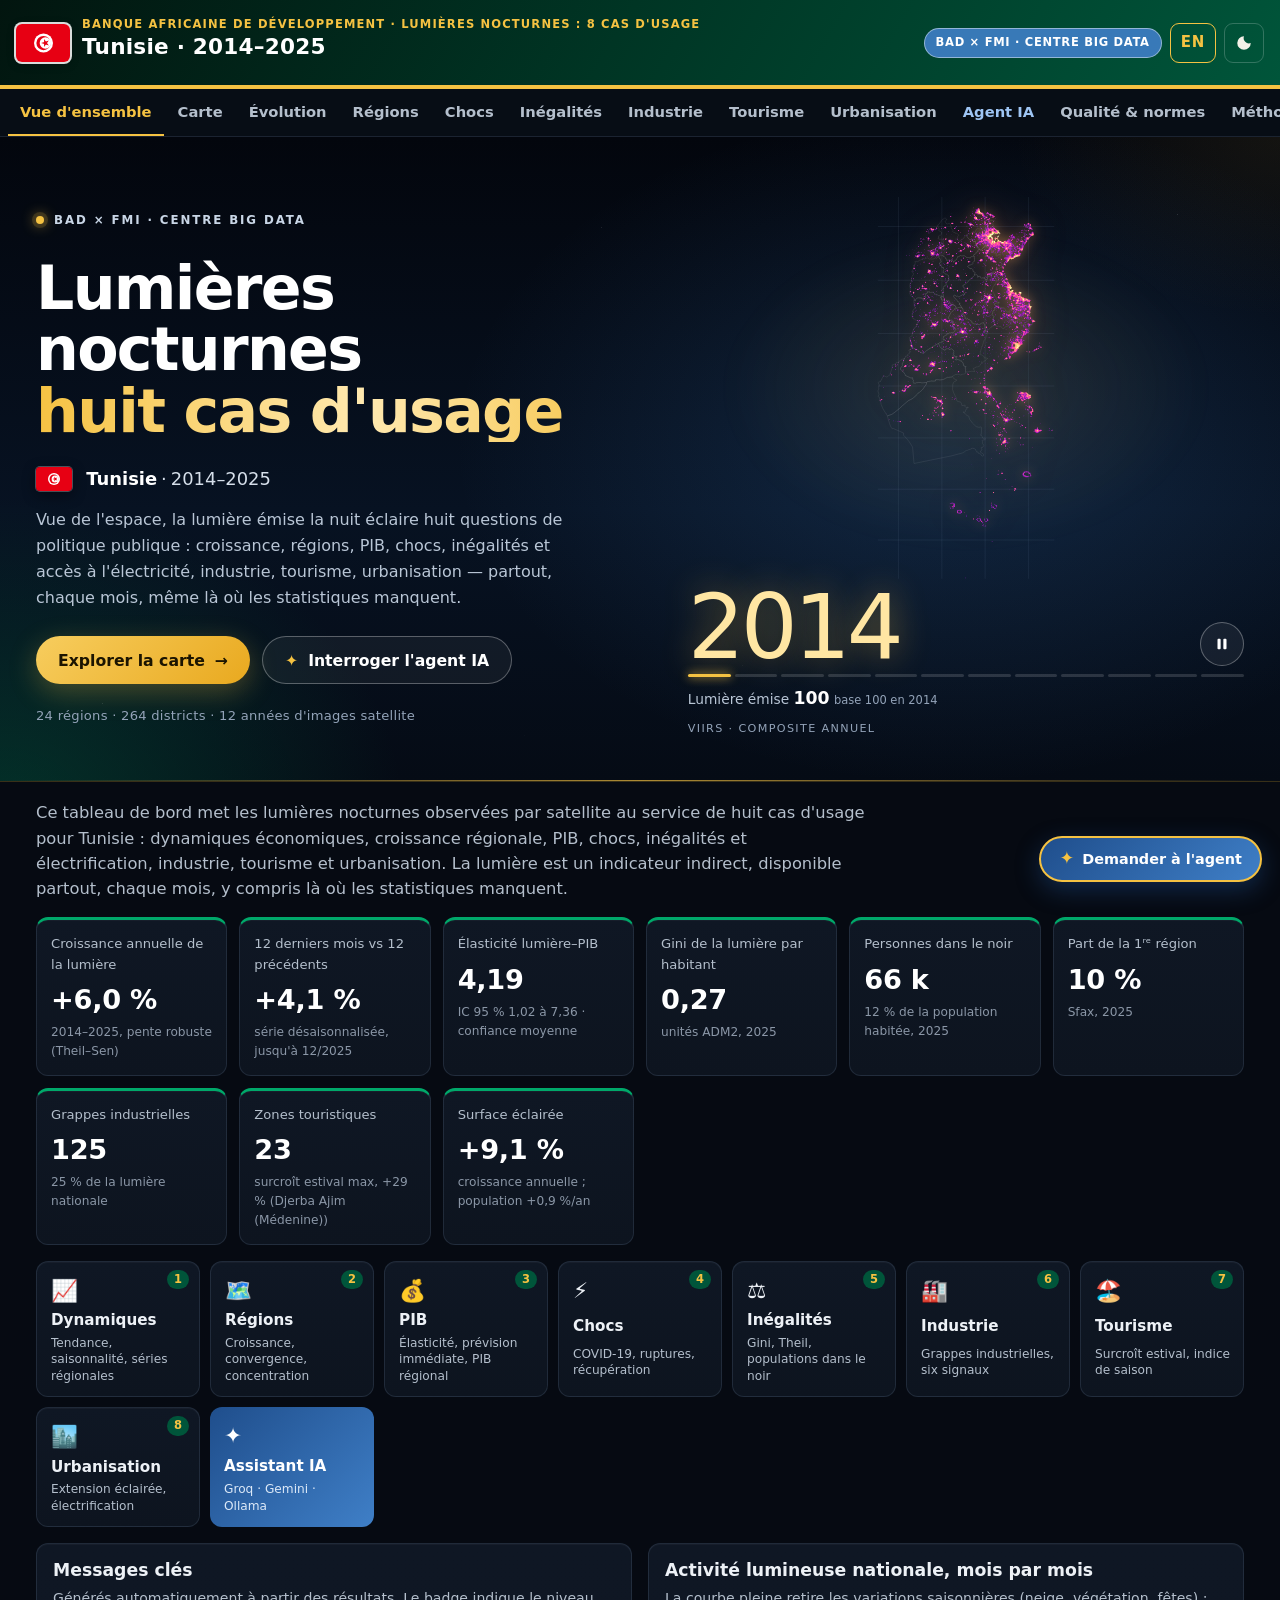
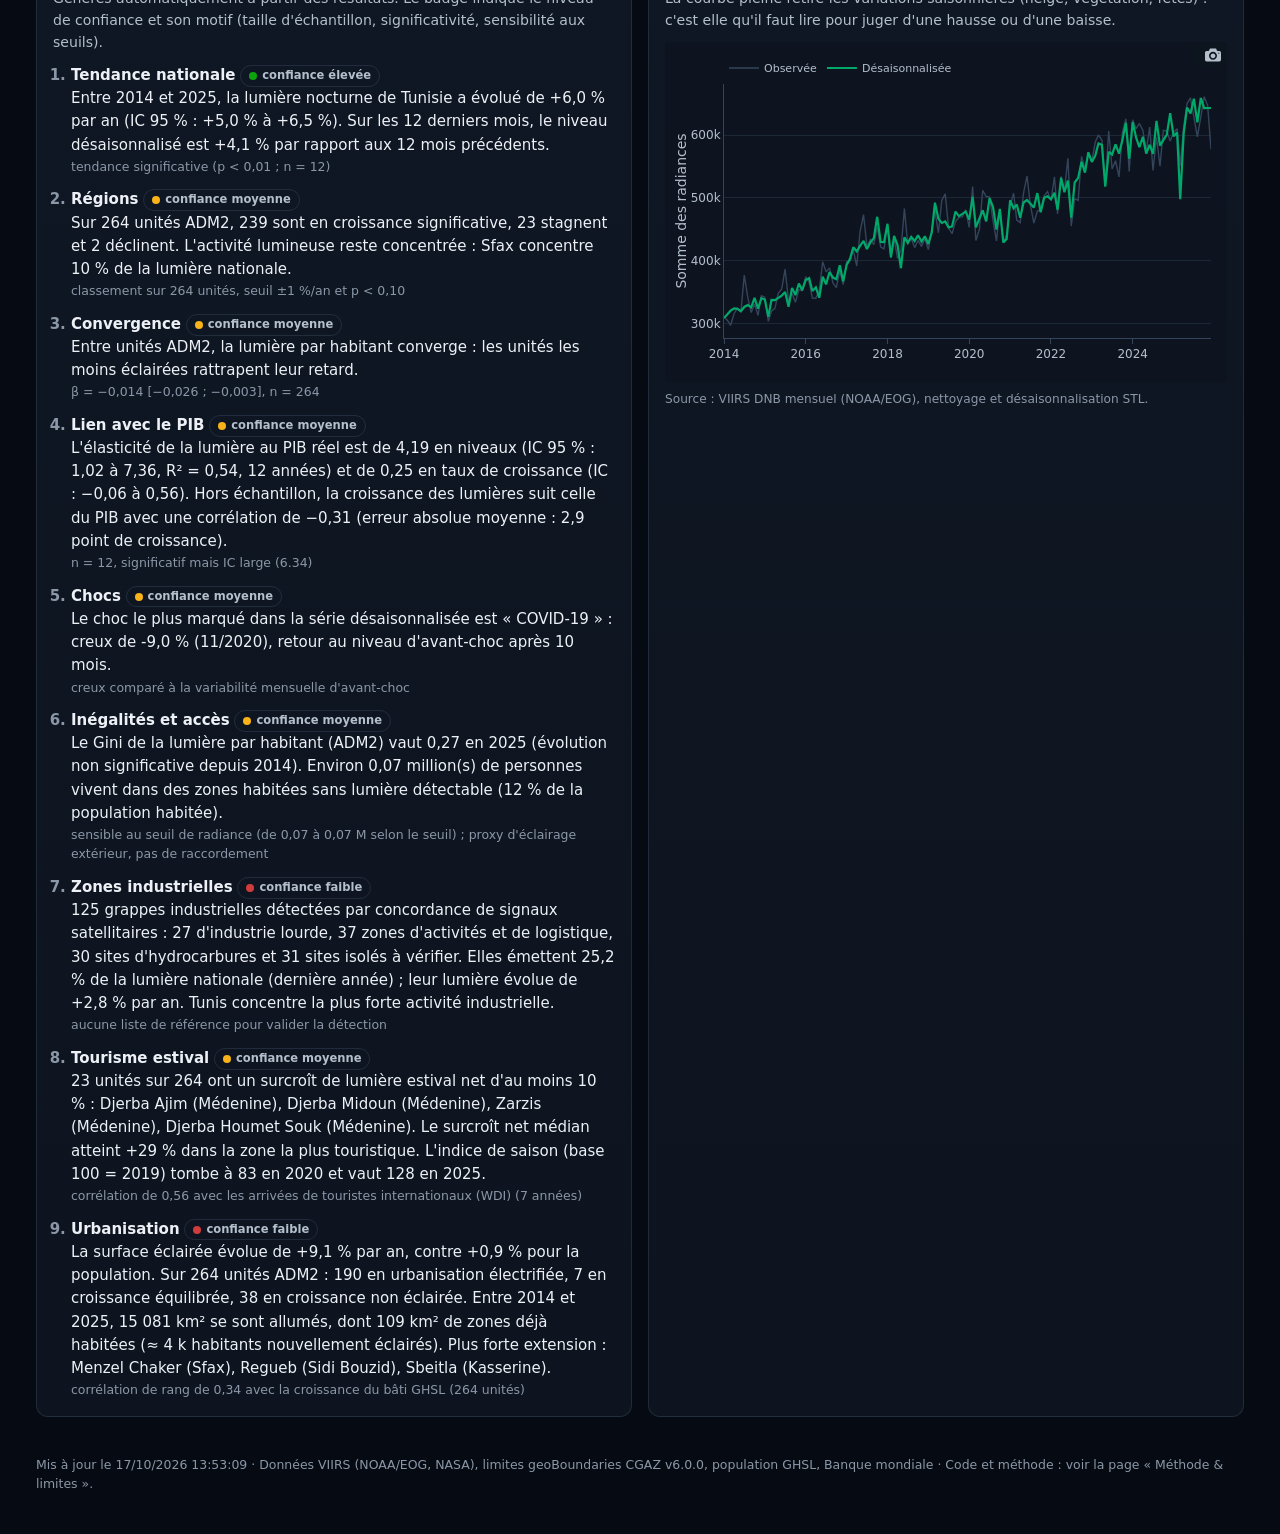
==== commit cb52f1e9: "Update NTL dashboard — TUN 2014–2025 — run 2026-10-17 13:59 UTC" ====
--- a/index.html
+++ b/index.html
@@ -3,15 +3,17 @@
 <head>
 <meta charset="utf-8">
 <meta name="viewport" content="width=device-width, initial-scale=1, viewport-fit=cover">
-<title>Lumières nocturnes et activité économique</title>
+<title>Lumières nocturnes — 8 cas d'usage</title>
 <meta name="description" content="Tableau de bord : l'activité économique mesurée par les lumières nocturnes (VIIRS), aux niveaux national et régional.">
 <link rel="icon" href="data:image/svg+xml,%3Csvg xmlns='http://www.w3.org/2000/svg' viewBox='0 0 32 32'%3E%3Crect width='32' height='32' rx='7' fill='%2300553A'/%3E%3Ccircle cx='11' cy='13' r='3' fill='%23f5c242'/%3E%3Ccircle cx='21' cy='19' r='2' fill='%23f5c242'/%3E%3Ccircle cx='19' cy='9' r='1.4' fill='%23fde7a6'/%3E%3C/svg%3E">
 <link rel="stylesheet" href="assets/vendor/leaflet.css">
 <link rel="stylesheet" href="assets/style.css">
 <link rel="stylesheet" href="assets/ext.css">
+<link rel="stylesheet" href="assets/map_ext.css">
+<link rel="stylesheet" href="assets/agent.css">
 <script>
-  // apply the stored theme before first paint (no flash)
-  try { const t = localStorage.getItem("ntl-theme"); if (t === "light" || t === "dark") document.documentElement.dataset.theme = t; } catch (e) {}
+  // apply the stored theme (dark by default) before first paint (no flash)
+  try { const t = localStorage.getItem("ntl-theme"); document.documentElement.dataset.theme = (t === "light" || t === "dark") ? t : "dark"; } catch (e) { document.documentElement.dataset.theme = "dark"; }
 </script>
 </head>
 <body>
@@ -20,7 +22,7 @@
   <div class="brand">
     <img id="flag" class="flag" alt="Drapeau" hidden>
     <div>
-      <div class="eyebrow">Banque africaine de développement · Lumières nocturnes et activité économique</div>
+      <div class="eyebrow">Banque africaine de développement · Lumières nocturnes : 8 cas d'usage</div>
       <h1 id="country-title">Chargement…</h1>
     </div>
   </div>
@@ -268,6 +270,8 @@
 <script src="assets/vendor/plotly.min.js" charset="utf-8"></script>
 <script>window.Plotly || document.write('<script src="https://cdn.jsdelivr.net/npm/plotly.js-dist-min@2.35.2/plotly.min.js" charset="utf-8"><\/script>')</script>
 <script src="assets/ext.js"></script>
+<script src="assets/map_ext.js"></script>
+<script src="assets/agent.js"></script>
 <script src="assets/app.js"></script>
 </body>
 </html>
--- a/assets/ext.css
+++ b/assets/ext.css
@@ -96,3 +96,38 @@
 .ai-fab:hover { transform: translateY(-2px); }
 .tabs a.tab-ai { color: #1F4E8C; font-weight: 700; }
 :root[data-theme="dark"] .tabs a.tab-ai { color: #9ec5f4; }
+
+/* ---- quality & international standards page */
+.hero-q { background: linear-gradient(135deg, #2b2410 0%, #00553A 55%, #00704A 100%); }
+.q-seal { flex: none; width: 92px; height: 92px; border-radius: 50%; display: grid; place-items: center; font: 800 2.4rem/1 var(--font);
+  color: #00553A; background: radial-gradient(circle at 35% 35%, #fff6d6, #F5C242 60%, #c98500); box-shadow: 0 0 0 6px #F5C24244, 0 0 30px #F5C24266; }
+.q-h { margin: 22px 0 10px; font-size: 1.1rem; }
+.q-grid { display: grid; gap: 14px; grid-template-columns: repeat(auto-fill, minmax(min(100%, 320px), 1fr)); margin-bottom: 16px; }
+.q-card { display: flex; flex-direction: column; gap: 6px; border-top: 4px solid var(--afdb); }
+.q-card h3 { margin: 4px 0 0; font-size: 1.02rem; } .q-card h3 a { color: inherit; text-decoration: none; } .q-card h3 a:hover { color: var(--afdb); text-decoration: underline; }
+.q-top { display: flex; align-items: center; gap: 8px; flex-wrap: wrap; }
+.q-top .uc-n { position: static; }
+.q-ic { font-size: 1.2rem; }
+.q-pill { font: 700 .68rem/1 var(--font); letter-spacing: .06em; text-transform: uppercase; padding: 4px 8px; border-radius: 999px;
+  color: #7a4b00; background: #fff1cc; border: 1px solid #F5C242; }
+:root[data-theme="dark"] .q-pill { color: #ffe08a; background: #3a2f12; }
+.q-q { color: var(--ink-2); margin: 0; font-size: .9rem; }
+.q-val { background: var(--surface-2); border-radius: 10px; padding: 10px 12px; }
+.q-k { font: 700 .7rem/1 var(--font); letter-spacing: .08em; text-transform: uppercase; color: var(--muted); }
+.q-v { font: 800 1.35rem/1.3 var(--font); color: var(--afdb); font-variant-numeric: tabular-nums; }
+:root[data-theme="dark"] .q-v { color: #F5C242; }
+.q-m { color: var(--ink-2); font-size: .78rem; }
+.q-chips { display: flex; flex-wrap: wrap; gap: 4px; } .q-chip { font-size: .72rem; padding: 2px 7px; border-radius: 999px; background: var(--surface-2); border: 1px solid var(--border); }
+.q-steps { list-style: none; counter-reset: none; padding: 0; margin: 0; display: grid; gap: 8px; }
+.q-steps li { display: grid; grid-template-columns: 1fr auto; gap: 2px 10px; padding: 8px 10px; border-left: 4px solid #3F7FC7; background: var(--surface-2); border-radius: 0 8px 8px 0; }
+.q-steps small { grid-column: 1 / -1; color: var(--ink-2); } .q-sec { font-size: .74rem; color: var(--muted); white-space: nowrap; }
+.q-fair { display: grid; gap: 10px; grid-template-columns: repeat(auto-fit, minmax(min(100%, 220px), 1fr)); }
+.q-fair > div, .q-un > div { display: flex; gap: 10px; align-items: flex-start; }
+.q-fair > div > b { flex: none; width: 38px; height: 38px; border-radius: 10px; display: grid; place-items: center; font: 800 1.2rem/1 var(--font);
+  color: #fff; background: linear-gradient(135deg, #00553A, #00A86A); }
+.q-fair p, .q-un p { margin: 2px 0 0; }
+.q-un { display: grid; gap: 10px; grid-template-columns: repeat(auto-fit, minmax(min(100%, 260px), 1fr)); }
+.q-num { flex: none; width: 28px; height: 28px; border-radius: 50%; display: grid; place-items: center; font: 800 .8rem/1 var(--font); color: #00553A; background: #F5C242; }
+.small { font-size: .84rem; }
+.hero-urb { background: linear-gradient(135deg, #2b1d05 0%, #6b4a0c 40%, #00553A 100%); }
+.sw { display: inline-block; width: 11px; height: 11px; border-radius: 3px; vertical-align: -1px; }
--- a/assets/map_ext.css
+++ b/assets/map_ext.css
@@ -0,0 +1,402 @@
+/* Night-time lights dashboard — premium dark theme, immersive hero, advanced map, exports & a11y.
+ * Shared by the FR and EN sites (dash_shared/map_ext.css), loaded after style.css and ext.css. */
+
+/* ================================================================ tokens: a deep "night" dark theme */
+:root { --focus: #1F4E8C; --spark: #00704A; --night-0: #03060d; --night-1: #071222; }
+:root[data-theme="dark"] {
+  --page: #060a12; --surface: #0d141f; --surface-2: #131c2a;
+  --ink: #edf1f6; --ink-2: #b4bfcc; --muted: #8b97a7; --grid: #1d2836; --axis: #34445a;
+  --border: rgba(160, 190, 230, .13); --focus: #F5C242; --spark: #F5C242;
+}
+@media (prefers-color-scheme: dark) {
+  :root:where(:not([data-theme="light"])) {
+    --page: #060a12; --surface: #0d141f; --surface-2: #131c2a;
+    --ink: #edf1f6; --ink-2: #b4bfcc; --muted: #8b97a7; --grid: #1d2836; --axis: #34445a;
+    --border: rgba(160, 190, 230, .13); --focus: #F5C242; --spark: #F5C242;
+  }
+}
+
+/* ================================================================ global ergonomics */
+:focus-visible { outline: 3px solid var(--focus); outline-offset: 2px; }
+a:focus-visible, button:focus-visible { border-radius: 8px; }
+.icon-btn { width: 40px; height: 40px; }
+.lang-btn { height: 40px; }
+.tabs a { min-height: 44px; display: inline-flex; align-items: center; }
+.seg button { min-height: 40px; }
+input[type="search"], select { min-height: 40px; }
+:root[data-theme="dark"] .topbar { background: linear-gradient(120deg, #02150f 0%, #003524 48%, #00553A 100%); }
+:root[data-theme="dark"] .tabs { background: rgba(9, 14, 22, .88); backdrop-filter: saturate(1.4) blur(10px); -webkit-backdrop-filter: saturate(1.4) blur(10px); }
+:root[data-theme="dark"] .card, :root[data-theme="dark"] .kpi, :root[data-theme="dark"] .uc:not(.uc-ai) {
+  background: linear-gradient(180deg, #0f1724 0%, var(--surface) 100%); box-shadow: 0 1px 0 rgba(255, 255, 255, .03) inset; }
+:root[data-theme="dark"] .kpi { border-top-color: #00A86A; }
+:root[data-theme="dark"] .kpi .value { color: #fff; }
+:root[data-theme="dark"] .seg { background: var(--surface-2); }
+:root[data-theme="dark"] table.data th { background: #111a27; }
+:root[data-theme="dark"] .banner { background: #2a2210; }
+.kpi .value { font-variant-numeric: tabular-nums; }
+.kpi.kin { animation: kin .7s cubic-bezier(.2, .7, .2, 1) both; }
+@keyframes kin { from { opacity: 0; transform: translateY(10px); } }
+body:has(#page-map:not([hidden])) .ai-fab { display: none; }
+.js-plotly-plot .plotly .modebar { background: transparent !important; }
+.js-plotly-plot .plotly .modebar-btn path { fill: var(--ink-2) !important; }
+.js-plotly-plot .plotly .modebar-btn:hover path { fill: var(--ink) !important; }
+
+/* ---- CSV buttons */
+.csv-btn { display: inline-flex; align-items: center; gap: 7px; min-height: 40px; padding: 0 14px; border-radius: 10px; cursor: pointer;
+  font: 600 .86rem/1 var(--font); color: var(--ink); background: var(--surface); border: 1px solid var(--border); transition: border-color .15s, background .15s; }
+.csv-btn svg { width: 18px; height: 18px; }
+.csv-btn:hover { border-color: var(--afdb-light); background: var(--surface-2); }
+.csv-btn.small { min-height: 40px; font-size: .8rem; }
+#page-regions .toolbar .csv-btn { margin-left: auto; }
+.csv-row { display: flex; justify-content: flex-end; margin: 0 0 6px; }
+.card.flush > .csv-row { margin: 8px 8px 0; }
+
+/* ---- toast */
+.mx-toast { position: fixed; left: 50%; bottom: 28px; z-index: 6000; transform: translate(-50%, 20px); opacity: 0; pointer-events: none;
+  padding: 11px 18px; border-radius: 999px; font: 600 .9rem/1.2 var(--font); color: #fff; background: rgba(10, 16, 26, .94);
+  border: 1px solid rgba(245, 194, 66, .5); box-shadow: 0 10px 30px rgba(0, 0, 0, .35); transition: opacity .2s, transform .2s; max-width: calc(100vw - 32px); text-align: center; }
+.mx-toast.on { opacity: 1; transform: translate(-50%, 0); }
+
+/* ================================================================ HERO */
+.hx { position: relative; overflow: hidden; isolation: isolate; color: #eef2f7; background: var(--night-0);
+  border-bottom: 1px solid rgba(245, 194, 66, .22); }
+.hx-sky { position: absolute; inset: 0; z-index: -1;
+  background:
+    radial-gradient(55% 75% at 74% 48%, rgba(63, 127, 199, .20), transparent 70%),
+    radial-gradient(45% 70% at 0% 105%, rgba(0, 112, 74, .38), transparent 70%),
+    radial-gradient(30% 40% at 100% 0%, rgba(245, 194, 66, .07), transparent 70%),
+    linear-gradient(180deg, var(--night-0) 0%, var(--night-1) 58%, #050b15 100%); }
+.hx-sky::after { content: ""; position: absolute; inset: 0; opacity: .55;
+  background-image:
+    radial-gradient(1px 1px at 12% 22%, rgba(255,255,255,.55), transparent 60%), radial-gradient(1px 1px at 33% 68%, rgba(255,255,255,.35), transparent 60%),
+    radial-gradient(1px 1px at 47% 14%, rgba(255,255,255,.45), transparent 60%), radial-gradient(1px 1px at 58% 82%, rgba(255,255,255,.3), transparent 60%),
+    radial-gradient(1px 1px at 8% 88%, rgba(255,255,255,.35), transparent 60%), radial-gradient(1.2px 1.2px at 27% 41%, rgba(255,240,200,.5), transparent 60%),
+    radial-gradient(1px 1px at 41% 93%, rgba(255,255,255,.3), transparent 60%), radial-gradient(1px 1px at 92% 12%, rgba(255,255,255,.4), transparent 60%); }
+.hx::after { content: ""; position: absolute; left: 0; right: 0; bottom: 0; height: 1px; z-index: 1;
+  background: linear-gradient(90deg, transparent, rgba(245, 194, 66, .7), transparent); }
+.hx-inner { max-width: 1240px; margin: 0 auto; padding: clamp(28px, 5vw, 60px) 16px clamp(22px, 3.5vw, 44px);
+  display: grid; grid-template-columns: minmax(0, 1.08fr) minmax(0, 1fr); gap: clamp(16px, 4vw, 56px); align-items: center; min-height: min(640px, 74vh); }
+.hx-copy { min-width: 0; }
+.hx-eyebrow { display: inline-flex; align-items: center; gap: 10px; margin: 0; font: 700 .74rem/1.2 var(--font); letter-spacing: .16em; text-transform: uppercase; color: #c9d6e6; }
+.hx-dot { width: 8px; height: 8px; border-radius: 50%; background: #F5C242; box-shadow: 0 0 0 4px rgba(245, 194, 66, .15), 0 0 14px #F5C242; }
+.hx-title { margin: .45em 0 .38em; font-size: clamp(2.1rem, 4.7vw, 3.95rem); line-height: 1.02; font-weight: 800; letter-spacing: -.028em; color: #fff; text-wrap: balance; }
+.hx-title span { display: block; background: linear-gradient(92deg, #F5C242 0%, #ffe9b0 55%, #F5C242 100%); -webkit-background-clip: text; background-clip: text; color: transparent; }
+.hx-country { margin: 0 0 14px; font-size: 1.12rem; color: #d6dfea; }
+.hx-country b { color: #fff; font-weight: 700; }
+.hx-pitch { margin: 0; max-width: 54ch; font-size: clamp(1rem, 1.25vw, 1.13rem); line-height: 1.62; color: #b9c6d6; }
+.hx-cta { display: flex; flex-wrap: wrap; gap: 12px; margin-top: 26px; }
+.hx-btn { display: inline-flex; align-items: center; gap: 10px; min-height: 48px; padding: 0 22px; border-radius: 999px; font: 700 .98rem/1 var(--font);
+  text-decoration: none; transition: transform .18s, box-shadow .18s, background .18s, border-color .18s; }
+.hx-btn.primary { color: #1b1400; background: linear-gradient(135deg, #F7CD5E, #E9A91F); box-shadow: 0 8px 28px rgba(245, 194, 66, .28); }
+.hx-btn.primary:hover { transform: translateY(-1px); box-shadow: 0 12px 34px rgba(245, 194, 66, .38); }
+.hx-btn.ghost { color: #fff; border: 1px solid rgba(255, 255, 255, .3); background: rgba(255, 255, 255, .05); }
+.hx-btn.ghost:hover { border-color: #F5C242; background: rgba(245, 194, 66, .08); }
+.hx-spark { color: #F5C242; }
+.hx-btn:focus-visible, .hx-play:focus-visible { outline: 3px solid #F5C242; outline-offset: 3px; border-radius: 999px; }
+.hx-meta { margin: 22px 0 0; font-size: .82rem; color: #93a3b8; letter-spacing: .02em; }
+.hx-vis { position: relative; margin: 0; min-width: 0; height: clamp(380px, 60vh, 580px); display: grid; grid-template-rows: minmax(0, 1fr) auto; gap: 10px; }
+.hx-frame { position: relative; min-height: 0; }
+.hx-frame::before { content: ""; position: absolute; inset: 8% 6%; border-radius: 50%; background: radial-gradient(closest-side, rgba(245, 194, 66, .10), transparent); filter: blur(10px); }
+.hx-img { position: absolute; inset: 0; width: 100%; height: 100%; object-fit: contain; opacity: 0; transition: opacity 1.1s ease;
+  filter: saturate(1.25) brightness(1.35) drop-shadow(0 0 6px rgba(255, 170, 90, .55)) drop-shadow(0 0 18px rgba(245, 120, 60, .35)); }
+.hx-img.on { opacity: 1; }
+.hx-svg { position: absolute; inset: 0; width: 100%; height: 100%; overflow: visible; pointer-events: none; }
+.hx-grat { fill: none; stroke: rgba(160, 190, 230, .08); stroke-width: 1; vector-effect: non-scaling-stroke; }
+.hx-adm1 { fill: none; stroke: rgba(255, 255, 255, .07); stroke-width: 1; vector-effect: non-scaling-stroke; }
+.hx-glow { fill: rgba(245, 194, 66, .03); stroke: rgba(245, 194, 66, .5); stroke-width: 4; }
+.hx-edge { fill: none; stroke: rgba(255, 230, 163, .6); stroke-width: 2.2; stroke-dasharray: 1; stroke-dashoffset: 1; animation: hx-draw 2.8s .2s cubic-bezier(.3, .6, .2, 1) forwards; }
+@keyframes hx-draw { to { stroke-dashoffset: 0; } }
+.hx-cap { display: grid; gap: 8px; }
+.hx-yearrow { display: flex; align-items: flex-end; justify-content: space-between; gap: 12px; }
+.hx-year { font-size: clamp(3.4rem, 7vw, 6rem); font-weight: 200; line-height: .86; letter-spacing: -.045em; font-variant-numeric: tabular-nums;
+  color: #ffe6a3; text-shadow: 0 0 34px rgba(245, 194, 66, .45); }
+.hx-year.tick { animation: hx-tick .55s ease; }
+@keyframes hx-tick { from { opacity: .3; transform: translateY(8px); filter: blur(3px); } }
+.hx-play { flex: none; display: grid; place-items: center; width: 44px; height: 44px; border-radius: 50%; cursor: pointer; color: #fff;
+  background: rgba(255, 255, 255, .06); border: 1px solid rgba(255, 255, 255, .3); transition: background .15s, border-color .15s; }
+.hx-play:hover { border-color: #F5C242; background: rgba(245, 194, 66, .12); }
+.hx-play svg { width: 18px; height: 18px; }
+.hx-track { display: flex; gap: 4px; }
+.hx-track i { flex: 1; height: 3px; border-radius: 2px; background: rgba(255, 255, 255, .14); transition: background .4s, box-shadow .4s; }
+.hx-track i.past { background: rgba(245, 194, 66, .45); }
+.hx-track i.now { background: #F5C242; box-shadow: 0 0 10px #F5C242; }
+.hx-idx { font-size: .86rem; color: #b9c6d6; }
+.hx-idx b { color: #fff; font-size: 1.08rem; font-variant-numeric: tabular-nums; }
+.hx-idx small { color: #93a3b8; }
+.hx-src { color: #93a3b8; font-size: .7rem; letter-spacing: .12em; text-transform: uppercase; }
+@media (max-width: 860px) {
+  .hx-inner { grid-template-columns: 1fr; min-height: 0; gap: 0; padding-top: 22px; }
+  .hx-copy { display: contents; }
+  .hx-eyebrow { order: 1; justify-self: start; } .hx-title { order: 2; } .hx-country { order: 3; }
+  .hx-vis { order: 4; height: min(46vh, 360px); margin: 6px 0 18px; }
+  .hx-pitch { order: 5; } .hx-cta { order: 6; } .hx-meta { order: 7; }
+  .hx-year { font-size: 3.2rem; }
+}
+@media (max-width: 420px) { .hx-btn { width: 100%; justify-content: center; } .hx-title { font-size: 2.05rem; } }
+
+/* ================================================================ MAP */
+#page-map { gap: 10px; }
+.mx { position: relative; display: grid; grid-template-columns: 320px minmax(0, 1fr); height: clamp(540px, calc(100vh - 150px), 960px);
+  border-radius: 16px; overflow: hidden; border: 1px solid var(--border); background: #05080f; box-shadow: 0 14px 44px rgba(0, 0, 0, .28);
+  transition: grid-template-columns .26s ease; }
+.mx.mx--collapsed { grid-template-columns: 0 minmax(0, 1fr); }
+.mx.mx--collapsed .mx-panel { visibility: hidden; }
+.mx:fullscreen { height: 100vh !important; border-radius: 0; border: 0; }
+.mx.mx--fs { position: fixed; inset: 0; z-index: 5000; height: 100vh !important; height: 100dvh !important; border-radius: 0; border: 0; }
+.mx-noscroll, .mx-noscroll body { overflow: hidden; }
+
+/* ---- panel */
+.mx-panel { position: relative; z-index: 5; display: flex; flex-direction: column; min-width: 0; overflow: hidden; background: var(--surface); color: var(--ink);
+  border-right: 1px solid var(--border); }
+.mx-ph { display: flex; align-items: center; gap: 8px; padding: 12px 10px 6px 16px; }
+.mx-grab { display: none; }
+.mx-ph-t { flex: 1; min-width: 0; display: flex; align-items: center; gap: 8px; margin: 0; font-size: 1rem; font-weight: 750; }
+.mx-ph-t svg { flex: none; width: 20px; height: 20px; color: var(--afdb); }
+:root[data-theme="dark"] .mx-ph-t svg { color: #F5C242; }
+.mx-ph-t small { display: none; min-width: 0; font-weight: 500; font-size: .82rem; color: var(--ink-2); white-space: nowrap; overflow: hidden; text-overflow: ellipsis; }
+.mx-pbody { flex: 1; overflow: auto; padding: 6px 16px 18px; display: grid; gap: 10px; align-content: start; scrollbar-width: thin; }
+.mx-search { position: relative; }
+.mx-search input { width: 100%; min-height: 44px; padding: 8px 36px 8px 38px; border-radius: 12px; background: var(--surface-2); border: 1px solid var(--border); font-size: .92rem; }
+.mx-search input::placeholder { color: var(--muted); }
+.mx-search input:focus-visible { outline: 3px solid var(--focus); outline-offset: 0; }
+.mx-search-ic { position: absolute; left: 12px; top: 12px; width: 20px; height: 20px; color: var(--muted); pointer-events: none; }
+.mx-search-ic svg { width: 20px; height: 20px; }
+.mx-kbd { position: absolute; right: 10px; top: 11px; }
+kbd, .mx-kbd { display: inline-grid; place-items: center; min-width: 22px; height: 22px; padding: 0 6px; border-radius: 6px; font: 600 .74rem/1 ui-monospace, SFMono-Regular, Menlo, monospace;
+  color: var(--ink-2); background: var(--surface); border: 1px solid var(--border); border-bottom-width: 2px; }
+.mx-res { position: absolute; z-index: 30; left: 0; right: 0; top: calc(100% + 6px); margin: 0; padding: 6px; list-style: none; border-radius: 12px;
+  background: var(--surface); border: 1px solid var(--border); box-shadow: 0 16px 40px rgba(0, 0, 0, .35); max-height: 320px; overflow: auto; }
+.mx-res li { display: grid; gap: 1px; padding: 8px 10px; border-radius: 8px; cursor: pointer; min-height: 40px; }
+.mx-res li .n { font-weight: 650; }
+.mx-res li .t { font-size: .76rem; color: var(--ink-2); }
+.mx-res li[aria-selected="true"], .mx-res li:hover { background: var(--surface-2); box-shadow: inset 3px 0 0 #F5C242; }
+.mx-res li.none { color: var(--ink-2); cursor: default; box-shadow: none; background: none; }
+.mx-modes { border: 0; margin: 0; padding: 0; display: grid; gap: 8px; }
+.mx-mode { position: relative; display: grid; grid-template-columns: 38px minmax(0, 1fr); gap: 12px; align-items: center; min-height: 58px; padding: 9px 12px;
+  border-radius: 12px; border: 1px solid var(--border); background: var(--surface); cursor: pointer; transition: border-color .15s, background .15s, box-shadow .15s; }
+.mx-mode:hover { border-color: color-mix(in srgb, var(--afdb-light) 60%, var(--border)); }
+.mx-mode input { position: absolute; opacity: 0; width: 1px; height: 1px; }
+.mx-mode:has(input:focus-visible) { outline: 3px solid var(--focus); outline-offset: 2px; }
+.mx-mode.on { border-color: var(--afdb); background: color-mix(in srgb, var(--afdb) 9%, var(--surface)); box-shadow: inset 3px 0 0 var(--afdb); }
+:root[data-theme="dark"] .mx-mode.on { border-color: rgba(245, 194, 66, .7); background: rgba(245, 194, 66, .07); box-shadow: inset 3px 0 0 #F5C242; }
+.mx-mode-t { display: grid; gap: 1px; min-width: 0; }
+.mx-mode-t b { font-size: .92rem; font-weight: 700; }
+.mx-mode-t small { font-size: .76rem; color: var(--ink-2); }
+.mx-mode-ic { width: 38px; height: 38px; border-radius: 10px; background-color: #070d18; border: 1px solid rgba(255, 255, 255, .08); }
+.mx-ic-lights { background-image: radial-gradient(circle at 34% 40%, #fff3c4 0 2px, #fe9f6d 3px, #8c2981 6px, transparent 9px), radial-gradient(circle at 70% 64%, #fcfdbf 0 1.5px, #de4968 3px, transparent 6px), radial-gradient(circle at 66% 26%, #fe9f6d 0 1px, transparent 3px); }
+.mx-ic-swipe { background-image: linear-gradient(90deg, #3b0f70 0 50%, transparent 50%), radial-gradient(circle at 70% 50%, #fcfdbf 0 2px, #de4968 4px, transparent 8px), linear-gradient(90deg, transparent calc(50% - 1px), #F5C242 calc(50% - 1px) calc(50% + 1px), transparent calc(50% + 1px)); }
+.mx-ic-dark { background-image: radial-gradient(circle at 32% 36%, #f5c242 0 3px, transparent 4px), radial-gradient(circle at 66% 62%, #d7263d 0 3.5px, transparent 4.5px), radial-gradient(circle at 30% 72%, #d7263d 0 2.5px, transparent 3.5px), radial-gradient(circle at 70% 28%, #f5c242 0 2px, transparent 3px); }
+.mx-ic-indicator { background-image: linear-gradient(135deg, #e34948 0 30%, #d9d8d2 30% 55%, #6da7ec 55% 78%, #2a78d6 78%); opacity: .9; }
+.mx-sub { display: grid; grid-template-columns: 1fr 1fr; gap: 8px; margin: -2px 0 4px 14px; padding: 2px 0 2px 12px; border-left: 2px solid var(--border); }
+.mx-sub label { display: grid; gap: 4px; font-size: .78rem; font-weight: 600; color: var(--ink-2); min-width: 0; }
+.mx-sub .mx-wide { grid-column: 1 / -1; }
+.mx-sub select { width: 100%; font-size: .88rem; background: var(--surface-2); }
+.mx-note, .mx-desc { grid-column: 1 / -1; margin: 0; font-size: .8rem; line-height: 1.45; color: var(--ink-2); }
+.mx-h { margin: 6px 0 0; padding-top: 12px; border-top: 1px solid var(--border); font: 700 .72rem/1 var(--font); letter-spacing: .13em; text-transform: uppercase; color: var(--muted); }
+.mx-sw { display: grid; grid-template-columns: 42px minmax(0, 1fr) auto; align-items: center; gap: 12px; min-height: 42px; cursor: pointer; font-size: .9rem; font-weight: 600; position: relative; }
+.mx-sw input { position: absolute; opacity: 0; width: 1px; height: 1px; }
+.mx-sw-ui { position: relative; width: 42px; height: 24px; border-radius: 999px; background: var(--surface-2); border: 1px solid color-mix(in srgb, var(--ink) 30%, transparent); transition: background .18s, border-color .18s; }
+.mx-sw-ui::after { content: ""; position: absolute; top: 3px; left: 3px; width: 16px; height: 16px; border-radius: 50%; background: var(--ink-2); transition: transform .18s, background .18s; }
+.mx-sw input:checked + .mx-sw-ui { background: var(--afdb); border-color: var(--afdb); }
+.mx-sw input:checked + .mx-sw-ui::after { transform: translateX(18px); background: #fff; }
+:root[data-theme="dark"] .mx-sw input:checked + .mx-sw-ui { background: #F5C242; border-color: #F5C242; }
+:root[data-theme="dark"] .mx-sw input:checked + .mx-sw-ui::after { background: #1b1400; }
+.mx-sw input:focus-visible + .mx-sw-ui { outline: 3px solid var(--focus); outline-offset: 2px; }
+.mx-sw-k { width: 26px; height: 16px; border-radius: 4px; }
+.mx-k-ind { background: radial-gradient(circle at 20% 50%, var(--t1) 0 3.5px, transparent 4px), radial-gradient(circle at 45% 50%, var(--t2) 0 3.5px, transparent 4px), radial-gradient(circle at 70% 50%, var(--t3) 0 3.5px, transparent 4px), radial-gradient(circle at 95% 50%, var(--t4) 0 3.5px, transparent 4px); }
+.mx-k-tour { border: 2px dashed #E3A500; background: rgba(245, 194, 66, .12); }
+:root[data-theme="dark"] .mx-k-tour { border-color: #F5C242; }
+.mx-k-bnd { border: 1.5px solid color-mix(in srgb, var(--ink) 55%, transparent); }
+.mx-row { display: flex; align-items: center; justify-content: space-between; gap: 10px; flex-wrap: wrap; }
+.mx-lbl { font-size: .86rem; font-weight: 600; color: var(--ink-2); }
+.mx-seg { display: inline-flex; padding: 3px; gap: 3px; border-radius: 11px; background: var(--surface-2); border: 1px solid var(--border); }
+.mx-seg button { min-height: 36px; min-width: 40px; padding: 0 10px; border: 0; border-radius: 8px; cursor: pointer; font: 600 .8rem/1 var(--font); color: var(--ink-2); background: transparent; }
+.mx-seg button.on { background: var(--afdb); color: #fff; }
+:root[data-theme="dark"] .mx-seg button.on { background: #F5C242; color: #1b1400; }
+.mx-range { display: grid; gap: 4px; font-size: .86rem; font-weight: 600; color: var(--ink-2); }
+.mx-range span { display: flex; justify-content: space-between; }
+.mx-range output { font-variant-numeric: tabular-nums; color: var(--ink); }
+.mx-range input { width: 100%; min-height: 32px; accent-color: var(--afdb); }
+:root[data-theme="dark"] .mx-range input { accent-color: #F5C242; }
+.mx-panel .mx-ibtn { background: var(--surface-2); color: var(--ink); border-color: var(--border); }
+.mx-collapse svg { transition: transform .25s; }
+
+/* ---- stage (always night-dark) */
+.mx-stage { position: relative; min-width: 0; overflow: hidden; container-type: inline-size; container-name: stage; color: #eef2f7; }
+.mx-map { position: absolute !important; inset: 0; z-index: 0; }
+.mx .leaflet-container { background: radial-gradient(120% 90% at 50% 40%, #0a1424 0%, #05080f 70%); font: inherit; outline-offset: -3px; }
+.mx .leaflet-container:focus-visible { outline: 3px solid #F5C242; }
+.mx-stage::after { content: ""; position: absolute; inset: 0; z-index: 1; pointer-events: none; box-shadow: inset 0 0 120px rgba(0, 0, 0, .55); }
+.mx .mx-img { transition: opacity .45s ease; }
+.mx .leaflet-zoom-anim .mx-img { transition: opacity .45s ease, transform .25s cubic-bezier(0, 0, .25, 1); }
+.mx .mx-tiles { filter: brightness(.9) saturate(.8); }
+.mx-glass { background: rgba(9, 14, 23, .82); }
+.mx-ibtn, .mx-year, .mx-time, .mx-leg, .mx-help, .mx-open, .mx-sl { -webkit-backdrop-filter: blur(10px) saturate(1.3); backdrop-filter: blur(10px) saturate(1.3); }
+.mx-ibtn { display: grid; place-items: center; width: 40px; height: 40px; padding: 0; border-radius: 11px; cursor: pointer; color: #e9eef5;
+  background: rgba(9, 14, 23, .82); border: 1px solid rgba(255, 255, 255, .14); transition: background .15s, border-color .15s, color .15s; }
+.mx-ibtn svg { width: 20px; height: 20px; }
+.mx-ibtn:hover { border-color: rgba(245, 194, 66, .7); color: #fff; }
+.mx-ibtn[aria-pressed="true"], .mx-ibtn[aria-expanded="true"]:not(.mx-collapse) { background: #F5C242; color: #1b1400; border-color: #F5C242; }
+.mx-ibtn.sm { width: 32px; height: 32px; font-size: .9rem; }
+.mx-stage :focus-visible { outline: 3px solid #F5C242; outline-offset: 2px; }
+.mx-tools { position: absolute; z-index: 12; top: 12px; right: 12px; display: flex; flex-direction: column; gap: 6px; }
+.mx-tsep { height: 4px; }
+.mx-open { position: absolute; z-index: 12; top: 12px; left: 12px; display: inline-flex; align-items: center; gap: 8px; min-height: 42px; padding: 0 14px;
+  border-radius: 12px; cursor: pointer; font: 700 .88rem/1 var(--font); color: #fff; background: rgba(9, 14, 23, .85); border: 1px solid rgba(245, 194, 66, .55); }
+.mx-open svg { width: 18px; height: 18px; color: #F5C242; }
+.mx:not(.mx--collapsed) .mx-open { display: none; }
+.mx-year { position: absolute; z-index: 10; top: 12px; left: 14px; display: grid; gap: 2px; padding: 8px 14px 9px; border-radius: 14px; pointer-events: none;
+  background: linear-gradient(180deg, rgba(9, 14, 23, .62), rgba(9, 14, 23, .35)); }
+.mx--collapsed .mx-year { top: 64px; }
+.mx-year .y { font-size: clamp(2.2rem, 6cqi, 3.7rem); font-weight: 200; line-height: .95; letter-spacing: -.04em; font-variant-numeric: tabular-nums; color: #ffe6a3; text-shadow: 0 0 26px rgba(245, 194, 66, .55); }
+.mx-year .y.tick { animation: hx-tick .45s ease; }
+.mx-year small { font: 700 .66rem/1.2 var(--font); letter-spacing: .14em; text-transform: uppercase; color: #c9d6e6; }
+
+/* ---- timeline */
+.mx-time { position: absolute; z-index: 12; left: 14px; bottom: 14px; width: min(640px, calc(100% - 300px)); display: flex; align-items: center; gap: 12px;
+  padding: 8px 12px 6px 8px; border-radius: 18px; background: rgba(9, 14, 23, .84); border: 1px solid rgba(255, 255, 255, .12); box-shadow: 0 10px 30px rgba(0, 0, 0, .35); }
+.mx-play { flex: none; display: grid; place-items: center; width: 44px; height: 44px; border-radius: 50%; border: 0; cursor: pointer; color: #1b1400;
+  background: linear-gradient(135deg, #F7CD5E, #E9A91F); box-shadow: 0 4px 16px rgba(245, 194, 66, .35); }
+.mx-play svg { width: 20px; height: 20px; }
+.mx-play[aria-pressed="true"] { box-shadow: 0 0 0 4px rgba(245, 194, 66, .25), 0 4px 16px rgba(245, 194, 66, .35); }
+.mx-slider { flex: 1; min-width: 0; display: grid; gap: 0; }
+.mx-slider input { -webkit-appearance: none; appearance: none; width: 100%; height: 26px; margin: 0; background: transparent; cursor: pointer; --p: 100%; }
+.mx-slider input::-webkit-slider-runnable-track { height: 4px; border-radius: 2px; background: linear-gradient(90deg, #F5C242 var(--p), rgba(255, 255, 255, .2) var(--p)); }
+.mx-slider input::-moz-range-track { height: 4px; border-radius: 2px; background: linear-gradient(90deg, #F5C242 var(--p), rgba(255, 255, 255, .2) var(--p)); }
+.mx-slider input::-webkit-slider-thumb { -webkit-appearance: none; width: 20px; height: 20px; margin-top: -8px; border-radius: 50%; background: #ffe6a3; border: 3px solid #E9A91F; box-shadow: 0 0 12px rgba(245, 194, 66, .7); }
+.mx-slider input::-moz-range-thumb { width: 16px; height: 16px; border-radius: 50%; background: #ffe6a3; border: 3px solid #E9A91F; box-shadow: 0 0 12px rgba(245, 194, 66, .7); }
+.mx-slider input:focus-visible { outline: none; }
+.mx-slider input:focus-visible::-webkit-slider-thumb { box-shadow: 0 0 0 4px rgba(245, 194, 66, .55); }
+.mx-slider:has(input:focus-visible) { outline: 2px solid #F5C242; outline-offset: 4px; border-radius: 6px; }
+.mx-ticks { position: relative; height: 16px; margin: 0 10px; font: 600 .66rem/1.3 var(--font); color: #a3b1c2; font-variant-numeric: tabular-nums; }
+.mx-ticks span { position: absolute; top: 0; transform: translateX(-50%); white-space: nowrap; }
+.mx-ticks span:first-child { transform: translateX(-30%); } .mx-ticks span:last-child { transform: translateX(-70%); }
+.mx-ticks span.on { color: #ffe6a3; }
+.mx-speed { flex: none; min-width: 48px; height: 40px; padding: 0 10px; border-radius: 11px; cursor: pointer; font: 700 .86rem/1 var(--font); color: #e9eef5;
+  background: rgba(255, 255, 255, .06); border: 1px solid rgba(255, 255, 255, .16); font-variant-numeric: tabular-nums; }
+.mx-speed:hover { border-color: rgba(245, 194, 66, .7); }
+
+/* ---- legends */
+.mx-legends { position: absolute; z-index: 11; right: 12px; bottom: 58px; width: 252px; display: flex; flex-direction: column; gap: 8px; }
+.mx-leg { padding: 10px 12px; border-radius: 12px; background: rgba(9, 14, 23, .84); border: 1px solid rgba(255, 255, 255, .12); color: #e3e9f0; font-size: .78rem; box-shadow: 0 8px 24px rgba(0, 0, 0, .3); }
+.mx-leg h4 { margin: 0 0 6px; font: 700 .7rem/1.3 var(--font); letter-spacing: .07em; text-transform: uppercase; color: #c9d6e6; }
+.mx-leg .ramp { height: 10px; border-radius: 3px; margin: 4px 0 3px; }
+.mx-leg .ticks { display: flex; justify-content: space-between; color: #aab7c7; font-variant-numeric: tabular-nums; font-size: .72rem; }
+.mx-leg .lg-it { display: flex; align-items: center; gap: 8px; margin: 3px 0; }
+.mx-leg .lg-na { margin-top: 6px; color: #aab7c7; font-size: .72rem; }
+.mx-leg .sw { flex: none; width: 12px; height: 12px; border-radius: 3px; }
+.mx-leg .sw.dot { border-radius: 50%; box-shadow: 0 0 0 1.5px #fff; width: 10px; height: 10px; }
+.mx-leg .sw.dash { border: 2px dashed #F5C242; background: rgba(245, 194, 66, .12); width: 16px; }
+
+/* ---- swipe */
+.mx-swipe { position: absolute; inset: 0; z-index: 9; pointer-events: none; --sx: 50%; }
+.mx-swl { position: absolute; top: 0; bottom: 0; left: var(--sx); width: 30px; margin-left: -15px; pointer-events: auto; cursor: ew-resize; touch-action: none; }
+.mx-swl::before { content: ""; position: absolute; top: 0; bottom: 0; left: 14px; width: 2px; background: #ffe6a3; box-shadow: 0 0 12px rgba(245, 194, 66, .9), 0 0 2px #000; }
+.mx-swh { position: absolute; top: 50%; left: var(--sx); transform: translate(-50%, -50%); display: grid; place-items: center; width: 46px; height: 46px; padding: 0;
+  border-radius: 50%; cursor: ew-resize; touch-action: none; pointer-events: auto; color: #1b1400; background: linear-gradient(135deg, #F7CD5E, #E9A91F);
+  border: 3px solid #fff8e1; box-shadow: 0 6px 22px rgba(0, 0, 0, .5), 0 0 22px rgba(245, 194, 66, .6); }
+.mx-swh svg { width: 22px; height: 22px; }
+.mx-swh:focus-visible, .mx-play:focus-visible { border-radius: 50%; outline: 3px solid #fff; outline-offset: 3px; }
+.mx-swipe.drag .mx-swh { transform: translate(-50%, -50%) scale(1.08); }
+.mx-sl { position: absolute; top: 14px; padding: 7px 13px; border-radius: 999px; font: 750 1.05rem/1 var(--font); font-variant-numeric: tabular-nums; color: #fff;
+  background: rgba(9, 14, 23, .82); border: 1px solid rgba(255, 255, 255, .16); white-space: nowrap; }
+.mx-sl.l { right: calc(100% - var(--sx) + 14px); }
+.mx-sl.r { left: calc(var(--sx) + 14px); color: #ffe6a3; border-color: rgba(245, 194, 66, .5); }
+
+/* ---- help popover */
+.mx-help { position: absolute; z-index: 14; top: 12px; right: 62px; width: min(300px, calc(100% - 80px)); padding: 12px 14px; border-radius: 14px;
+  background: rgba(9, 14, 23, .94); border: 1px solid rgba(255, 255, 255, .16); color: #e3e9f0; box-shadow: 0 16px 40px rgba(0, 0, 0, .45); }
+.mx-help-h { display: flex; align-items: center; justify-content: space-between; margin-bottom: 8px; }
+.mx-help dl { margin: 0; display: grid; gap: 7px; }
+.mx-help dl div { display: grid; grid-template-columns: 96px 1fr; gap: 8px; align-items: center; font-size: .84rem; }
+.mx-help dt { display: flex; gap: 4px; } .mx-help dd { margin: 0; color: #c9d6e6; }
+.mx-help kbd { color: #fff; background: rgba(255, 255, 255, .08); border-color: rgba(255, 255, 255, .22); }
+
+/* ---- loading */
+.mx-loading { position: absolute; inset: 0; z-index: 20; display: grid; place-content: center; justify-items: center; gap: 14px; color: #c9d6e6; font-size: .9rem;
+  background: radial-gradient(60% 60% at 50% 45%, #0d1a2e, #05080f); transition: opacity .4s; }
+.mx-loading.done { opacity: 0; pointer-events: none; }
+.mx-spin { width: 44px; height: 44px; border-radius: 50%; border: 3px solid rgba(245, 194, 66, .18); border-top-color: #F5C242; animation: mxspin .9s linear infinite; }
+@keyframes mxspin { to { transform: rotate(360deg); } }
+.mx-stage .map-fallback { z-index: 21; background: #05080f; color: #c9d6e6; }
+
+/* ---- Leaflet chrome inside the map */
+.mx .leaflet-control-attribution { background: rgba(5, 8, 15, .72) !important; color: #a3b1c2; font-size: 10.5px; border-radius: 6px 0 0 0; }
+.mx .leaflet-control-attribution a { color: #d6dfea; }
+.mx .leaflet-control-scale-line { background: rgba(5, 8, 15, .6); color: #dfe6ee; border-color: #a3b1c2; text-shadow: none; }
+.mx .leaflet-bottom.leaflet-right { z-index: 11; }
+.mx-tip { padding: 7px 11px; border-radius: 10px; border: 1px solid rgba(255, 255, 255, .14); background: rgba(9, 14, 23, .94); color: #eef2f7; box-shadow: 0 8px 24px rgba(0, 0, 0, .4); font: 500 12.5px/1.4 var(--font); }
+.mx-tip b { font-weight: 700; } .mx-tip span { display: block; color: #c9d6e6; } .mx-tip .mx-tip-n { display: block; color: #fff; font-size: 13px; }
+.mx-tip.leaflet-tooltip-top::before { border-top-color: rgba(9, 14, 23, .94); }
+.mx-tip.leaflet-tooltip-bottom::before { border-bottom-color: rgba(9, 14, 23, .94); }
+.mx-tip.leaflet-tooltip-left::before { border-left-color: rgba(9, 14, 23, .94); }
+.mx-tip.leaflet-tooltip-right::before { border-right-color: rgba(9, 14, 23, .94); }
+.mx-hl { animation: mxhl 1.4s ease-in-out 2; }
+@keyframes mxhl { 50% { stroke-opacity: .35; } }
+.mx-pop .leaflet-popup-content-wrapper { border-radius: 16px; background: var(--surface); color: var(--ink); border: 1px solid var(--border); box-shadow: 0 18px 48px rgba(0, 0, 0, .45); }
+.mx-pop .leaflet-popup-tip { background: var(--surface); }
+.mx-pop .leaflet-popup-content { margin: 14px 16px 14px; font: 13px/1.45 var(--font); }
+.mx-pop a.leaflet-popup-close-button { width: 32px; height: 32px; top: 6px; right: 6px; font: 22px/30px var(--font); color: var(--ink-2); border-radius: 8px; }
+.mx-pop a.leaflet-popup-close-button:hover { color: var(--ink); background: var(--surface-2); }
+.mxp { display: grid; gap: 10px; }
+.mxp-h { display: flex; align-items: flex-start; justify-content: space-between; gap: 10px; padding-right: 26px; }
+.mxp-h h3 { margin: 2px 0 0; font-size: 1.08rem; line-height: 1.2; }
+.mxp-lv { font: 700 .68rem/1.2 var(--font); letter-spacing: .1em; text-transform: uppercase; color: var(--muted); }
+.mxp-badge { flex: none; display: inline-flex; align-items: center; gap: 6px; padding: 3px 9px; border-radius: 999px; font: 700 .72rem/1.3 var(--font); color: var(--ink);
+  background: color-mix(in srgb, var(--c) 18%, transparent); border: 1px solid color-mix(in srgb, var(--c) 70%, transparent); white-space: nowrap; }
+.mxp-badge::before { content: ""; width: 8px; height: 8px; border-radius: 50%; background: var(--c); }
+.mxp-spark { margin: 0; padding: 8px 10px 4px; border-radius: 12px; background: var(--surface-2); color: var(--spark); }
+.mxp-spark figcaption { display: flex; justify-content: space-between; font-size: .74rem; color: var(--ink-2); }
+.mxp-spark figcaption b { color: var(--ink); font-variant-numeric: tabular-nums; }
+.mxp-spark svg { display: block; overflow: visible; }
+.mxp-grid { display: grid; grid-template-columns: 1fr 1fr; gap: 8px 14px; margin: 0; }
+.mxp-grid dt { font-size: .7rem; color: var(--ink-2); }
+.mxp-grid dd { margin: 0; font-weight: 700; font-variant-numeric: tabular-nums; }
+.mxp-grid dd small { font-weight: 500; color: var(--ink-2); }
+.mx-source { margin: 0; }
+
+/* ---- narrow stage (tablet / collapsed layouts) */
+@container stage (max-width: 820px) {
+  .mx-time { left: 10px; right: 10px; width: auto; bottom: 30px; }
+  .mx-legends { top: 96px; left: 12px; right: auto; bottom: auto; width: min(224px, calc(100% - 80px)); }
+  .mx-ticks span:not(:first-child):not(:last-child):not(.on) { visibility: hidden; }
+}
+@container stage (max-width: 820px) and (min-width: 1px) { .mx--collapsed .mx-legends { top: 150px; } }
+
+/* ---- phones: the panel becomes a bottom sheet */
+@media (max-width: 760px) {
+  #page-map { margin: 0 -4px; }
+  .mx { display: block; height: calc(100svh - 128px); min-height: 500px; border-radius: 14px; }
+  .mx.mx--collapsed .mx-panel { visibility: visible; }
+  .mx-stage { position: absolute; inset: 0; }
+  .mx-panel { position: absolute; z-index: 30; left: 0; right: 0; bottom: 0; max-height: 74%; border-right: 0; border-top: 1px solid var(--border);
+    border-radius: 18px 18px 0 0; box-shadow: 0 -14px 36px rgba(0, 0, 0, .45); transition: transform .28s ease; }
+  .mx--collapsed .mx-panel { transform: translateY(calc(100% - 58px)); }
+  .mx--collapsed .mx-pbody { visibility: hidden; }
+  .mx-ph { min-height: 58px; padding: 14px 8px 6px 16px; cursor: pointer; }
+  .mx-grab { display: block; position: absolute; top: 6px; left: 50%; width: 38px; height: 4px; margin-left: -19px; border-radius: 2px; background: var(--axis); }
+  .mx-ph-t small { display: block; }
+  .mx-collapse svg { transform: rotate(-90deg); }
+  .mx--collapsed .mx-collapse svg { transform: rotate(90deg); }
+  .mx-open { display: none !important; }
+  .mx--collapsed .mx-year { top: 10px; }
+  .mx-year { top: 10px; left: 10px; padding: 6px 10px; }
+  .mx-tools { top: 10px; right: 10px; gap: 5px; }
+  .mx-time { bottom: 82px; left: 8px; right: 8px; padding: 6px 10px 4px 6px; gap: 8px; }
+  .mx-legends, .mx--collapsed .mx-legends { top: auto; bottom: 156px; left: 10px; width: min(210px, calc(100% - 76px)); }
+  .mx[data-bm="indicator"] .mx-legends, .mx[data-bm="swipe"] .mx-legends, .mx[data-bm="dark"] .mx-legends { bottom: 82px; }
+  .mx-leg { padding: 8px 10px; }
+  .mx .leaflet-bottom { bottom: 58px; }
+  .mx .leaflet-control-scale { display: none; }
+  .mx-help { right: 58px; }
+  .mx-sl { font-size: .9rem; padding: 6px 10px; top: 64px; }
+}
+
+@media (prefers-reduced-motion: reduce) {
+  .hx-img, .mx .mx-img, .mx, .mx-panel, .kpi.kin, .hx-year.tick, .mx-year .y.tick, .mx-hl, .hx-edge { transition: none !important; animation: none !important; }
+  .hx-edge { stroke-dashoffset: 0; }
+  .mx-spin { animation-duration: 2.4s; }
+}
+@media (forced-colors: active) { .mx-swl::before { background: CanvasText; } .mx-sw-ui { border-color: CanvasText; } }
+.hx-country { display: flex; align-items: center; flex-wrap: wrap; gap: 0 4px; }
+.hx-flag { height: 1.35em; width: auto; margin-right: 10px; border-radius: 4px; box-shadow: 0 0 0 1px rgba(255,255,255,.28), 0 4px 14px rgba(0,0,0,.45); }
--- a/assets/agent.css
+++ b/assets/agent.css
@@ -0,0 +1,60 @@
+/* AI agent page (agent.js). Uses the tokens of style.css / ext.css. */
+.ag-hero { align-items: stretch; }
+.ag-caps { display: flex; flex-wrap: wrap; gap: 6px; margin-top: 12px; }
+.ag-orb { position: relative; flex: none; width: 120px; height: 120px; align-self: center; }
+.ag-orb span { position: absolute; inset: 0; border-radius: 50%; border: 1px solid #F5C24266; animation: agring 4.5s ease-out infinite; }
+.ag-orb span:nth-child(2) { animation-delay: 1.5s; } .ag-orb span:nth-child(3) { animation-delay: 3s; }
+.ag-orb::after { content: ""; position: absolute; inset: 34px; border-radius: 50%;
+  background: radial-gradient(circle at 35% 35%, #fff 0 10%, #F5C242 30%, #c98500 70%); box-shadow: 0 0 36px 10px #F5C24255; }
+@keyframes agring { 0% { transform: scale(.35); opacity: 1; } 100% { transform: scale(1); opacity: 0; } }
+.ag-chat .msg .av { background: radial-gradient(circle at 35% 35%, #1F4E8C, #00553A); }
+.ag-chat .msg.a .bub { max-width: min(92ch, 94%); }
+.ag-text p { margin: .35em 0; } .ag-text ul { margin: .35em 0; padding-left: 1.25em; } .ag-text li { margin: .15em 0; }
+.ag-h { margin: .8em 0 .3em; color: var(--afdb-dark, #00553A); font-size: 1rem; }
+:root[data-theme="dark"] .ag-h { color: #9be3c3; }
+.ag-text hr { border: 0; border-top: 1px solid var(--border); margin: .8em 0; }
+button.cite { cursor: pointer; font: 700 .72rem/1.5 var(--font, system-ui); border-radius: 6px; padding: 0 5px; margin: 0 1px;
+  color: var(--afdb-dark, #00553A); background: #E8F5EF; border: 1px solid #00A86A55; vertical-align: 1px; }
+button.cite:hover, button.cite:focus-visible { background: #c9efdc; outline: 2px solid #00A86A; outline-offset: 1px; }
+.cite.static { cursor: default; }
+:root[data-theme="dark"] button.cite { color: #c9f0dd; background: #0e3b2a; }
+.ag-steps { margin: 2px 0 10px; padding: 8px 12px; border-radius: 10px; background: var(--surface-2); border-left: 3px solid #3F7FC7; font-size: .82rem; }
+.ag-steps summary { cursor: pointer; font-weight: 700; color: var(--ink-2); }
+.ag-steps ol { margin: 6px 0 0; padding-left: 1.3em; display: grid; gap: 4px; }
+.ag-steps li { animation: agin .25s ease-out; } .ag-steps li.run { color: var(--ink-2); }
+.ag-steps code { font-size: .74rem; color: #1F4E8C; background: var(--surface); border-radius: 4px; padding: 0 4px; }
+:root[data-theme="dark"] .ag-steps code { color: #9ec5f4; }
+.ag-sum { color: var(--ink-2); }
+.ag-spin { display: inline-block; width: 11px; height: 11px; border-radius: 50%; border: 2px solid #3F7FC7; border-right-color: transparent; animation: agspin .7s linear infinite; vertical-align: -1px; }
+@keyframes agspin { to { transform: rotate(360deg); } } @keyframes agin { from { opacity: 0; transform: translateY(3px); } }
+.ag-think { color: var(--ink-2); font-style: italic; display: flex; gap: 8px; align-items: center; }
+.ag-dots { width: 28px; height: 8px; background: radial-gradient(circle, #3F7FC7 40%, transparent 42%) 0 0/9px 8px repeat-x; animation: agdots 1s steps(3) infinite; }
+@keyframes agdots { 0% { width: 9px; } 100% { width: 28px; } }
+.ag-chart { margin: 10px 0 4px; border: 1px solid var(--border); border-radius: 10px; overflow: hidden; background: var(--surface); }
+.ag-actions { display: flex; flex-wrap: wrap; gap: 6px; margin-top: 10px; }
+.btn.sm { padding: 6px 10px; font-size: .78rem; border-radius: 8px; min-height: 32px; }
+.ag-mapbtn { background: linear-gradient(135deg, #1F4E8C, #3F7FC7); }
+.ag-src { margin-top: 8px; font-size: .82rem; } .ag-src ul { padding-left: 1.1em; } .ag-src li { margin: 4px 0; }
+.ag-briefs { display: flex; flex-wrap: wrap; gap: 6px; }
+.ai-settings h3 { margin: 6px 0 0; font-size: .9rem; }
+#ag-send.stop { background: linear-gradient(135deg, #8a2b2b, #c24141); }
+#ag-voice.rec { outline: 2px solid #d7263d; animation: agpulse 1s infinite; }
+@keyframes agpulse { 50% { box-shadow: 0 0 0 6px #d7263d33; } }
+.ag-maptoast { position: fixed; left: 18px; bottom: 18px; z-index: 1600; max-width: 340px; padding: 12px 14px; border-radius: 14px; color: #fff;
+  background: linear-gradient(135deg, #0b2a4a, #1F4E8C); border: 1px solid #F5C24288; box-shadow: 0 10px 30px rgba(0,0,0,.35); font-size: .86rem; animation: agin .3s ease-out; }
+.ag-mt-head { display: flex; align-items: center; gap: 8px; margin-bottom: 4px; }
+.ag-orb-s { width: 14px; height: 14px; border-radius: 50%; background: radial-gradient(circle at 35% 35%, #fff 0 15%, #F5C242 45%, #c98500); box-shadow: 0 0 10px #F5C242aa; }
+.ag-x { margin-left: auto; background: none; border: 0; color: #fff; font-size: 1.1rem; cursor: pointer; min-width: 32px; min-height: 32px; }
+.ag-back { display: inline-block; margin-top: 8px; color: #F5C242; font-weight: 700; text-decoration: none; }
+.ag-back:hover { text-decoration: underline; }
+@media (prefers-reduced-motion: reduce) { .ag-orb span, .ag-spin, .ag-dots, .ag-steps li, #ag-voice.rec, .ag-maptoast { animation: none; } }
+@media (max-width: 860px) { .ag-orb { display: none; } .ag-maptoast { left: 10px; right: 10px; max-width: none; } }
+.ag-more { border-style: dashed !important; color: var(--ink-2) !important; }
+.ag-chat .ai-log { min-height: 380px; }
+@media (max-width: 860px) {
+  #page-assistant .ai-chat { order: -1; }
+  #page-assistant .ai-settings { position: static; }
+  .ag-chat .ai-log { min-height: 300px; max-height: 70vh; }
+}
+/* scope guard: question outside the published results */
+.ag-text.ag-guard { border-left: 4px solid #F5C242; padding: 2px 0 2px 12px; background: color-mix(in srgb, #F5C242 7%, transparent); border-radius: 0 8px 8px 0; }
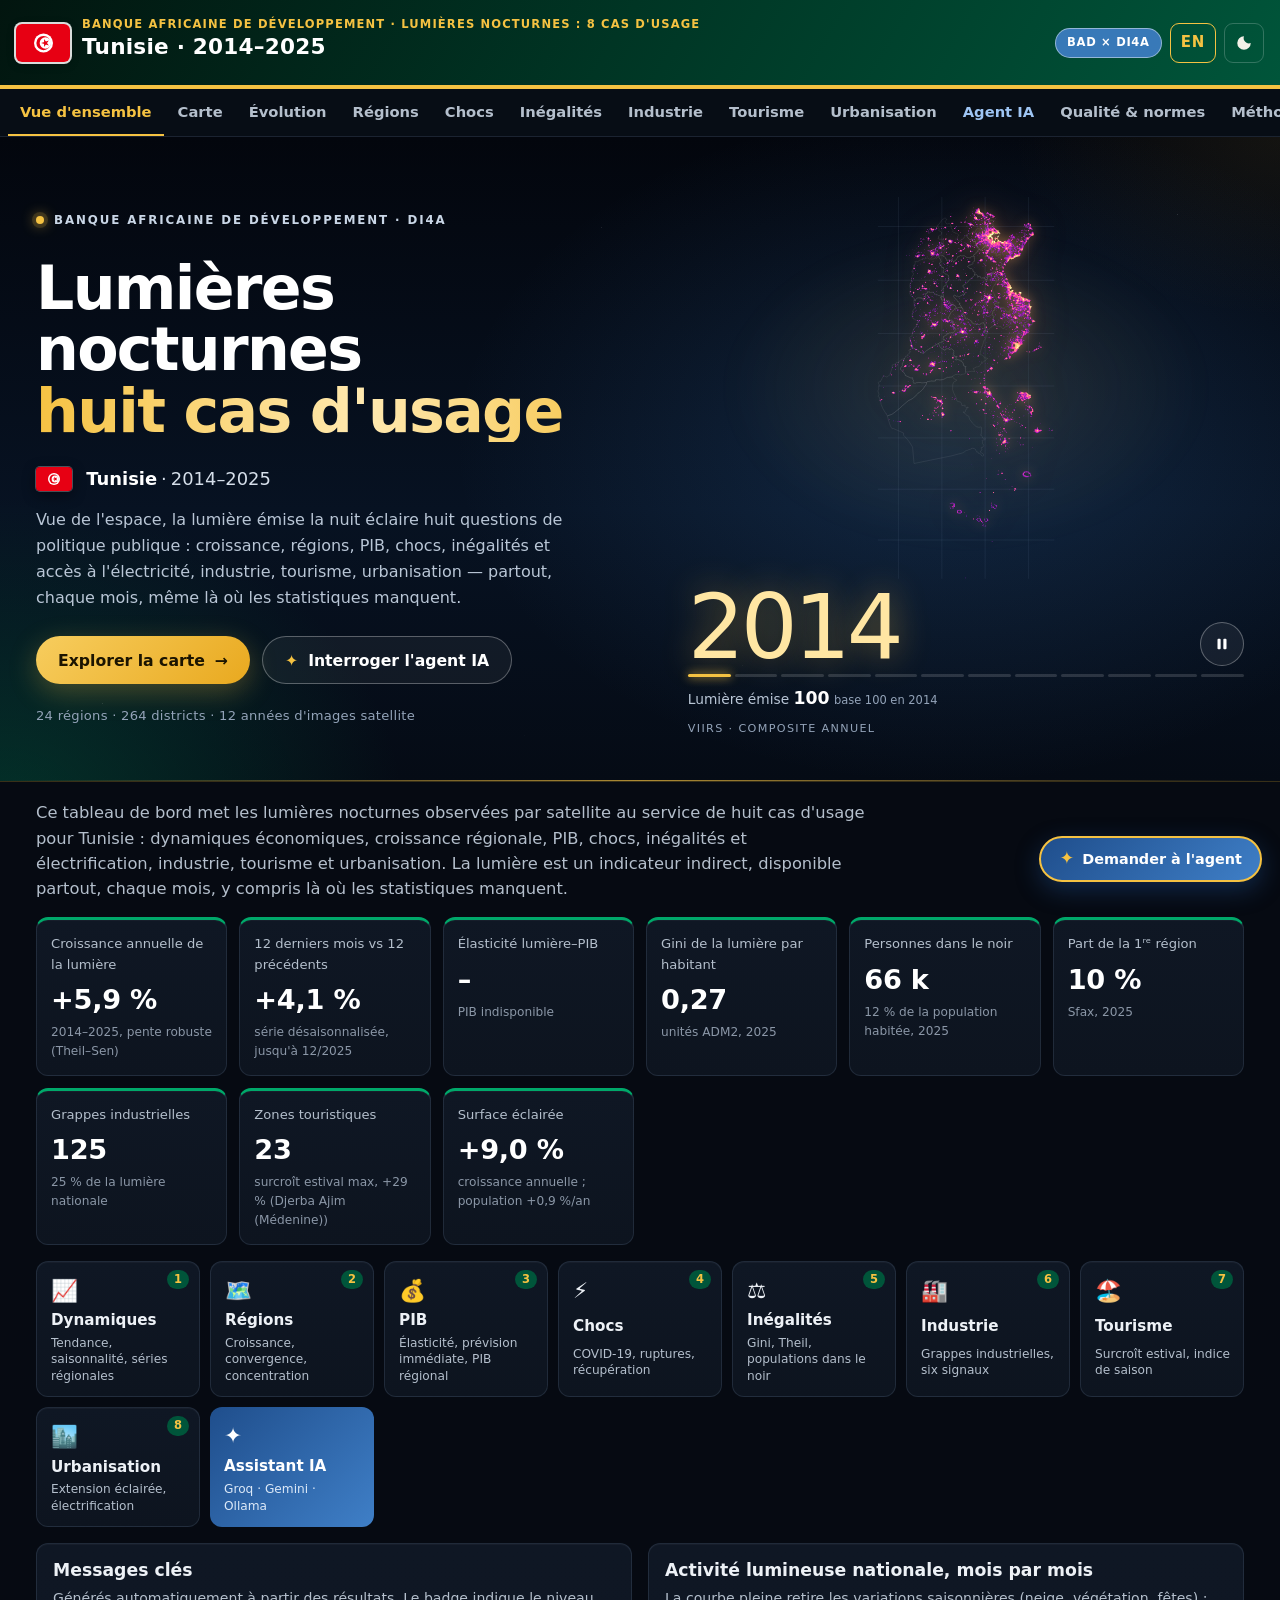
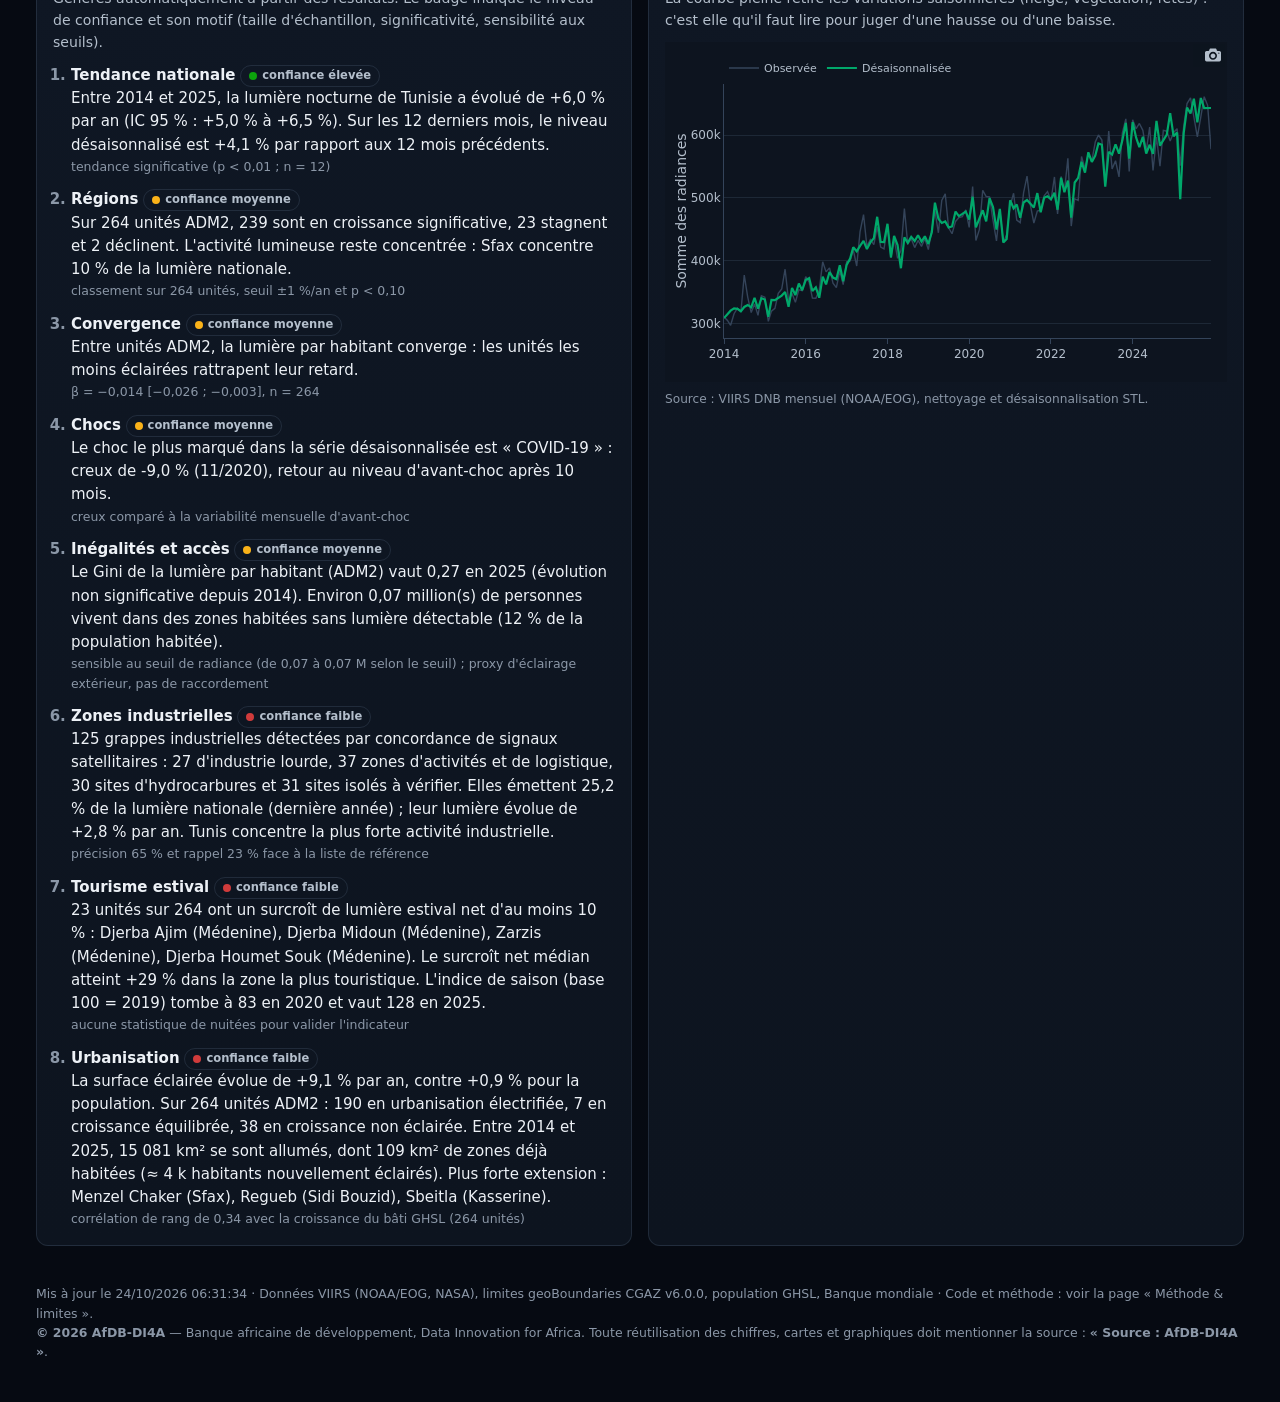
==== commit e90965a8: "Update NTL dashboard — TUN 2014–2025 — run 2026-10-24 06:36 UTC" ====
--- a/index.html
+++ b/index.html
@@ -27,7 +27,7 @@
     </div>
   </div>
   <div class="controls">
-    <span class="cobrand">BAD × FMI · Centre Big Data</span>
+    <span class="cobrand">BAD × DI4A</span>
     <a id="lang-switch" class="lang-btn" href="#" title="English version" hreflang="en">EN</a>
     <label class="sr" for="country-select">Pays</label>
     <select id="country-select" hidden></select>
--- a/assets/style.css
+++ b/assets/style.css
@@ -178,8 +178,8 @@
 .leaflet-popup-content table { border-collapse: collapse; font-size: 13px; }
 .leaflet-tooltip { font: 600 12px/1.3 inherit; }
 
-/* ==== AfDB visual identity (green / gold), co-branded with the IMF Big Data Center ======== */
-:root { --afdb: #00704A; --afdb-dark: #00553A; --afdb-light: #00A86A; --afdb-gold: #F5C242; --imf: #3F7FC7;
+/* ==== AfDB visual identity (green / gold), co-branded with Data Innovation for Africa (DI4A) ======== */
+:root { --afdb: #00704A; --afdb-dark: #00553A; --afdb-light: #00A86A; --afdb-gold: #F5C242; --blue: #3F7FC7; /* accent blue */
   --night: #00553A; --accent: #00704A; --s1: #00704A; --s3: #3F7FC7; }
 :root[data-theme="dark"] { --accent: #F5C242; --s1: #00A86A; }
 @media (prefers-color-scheme: dark) { :root:where(:not([data-theme="light"])) { --accent: #F5C242; --s1: #00A86A; } }
